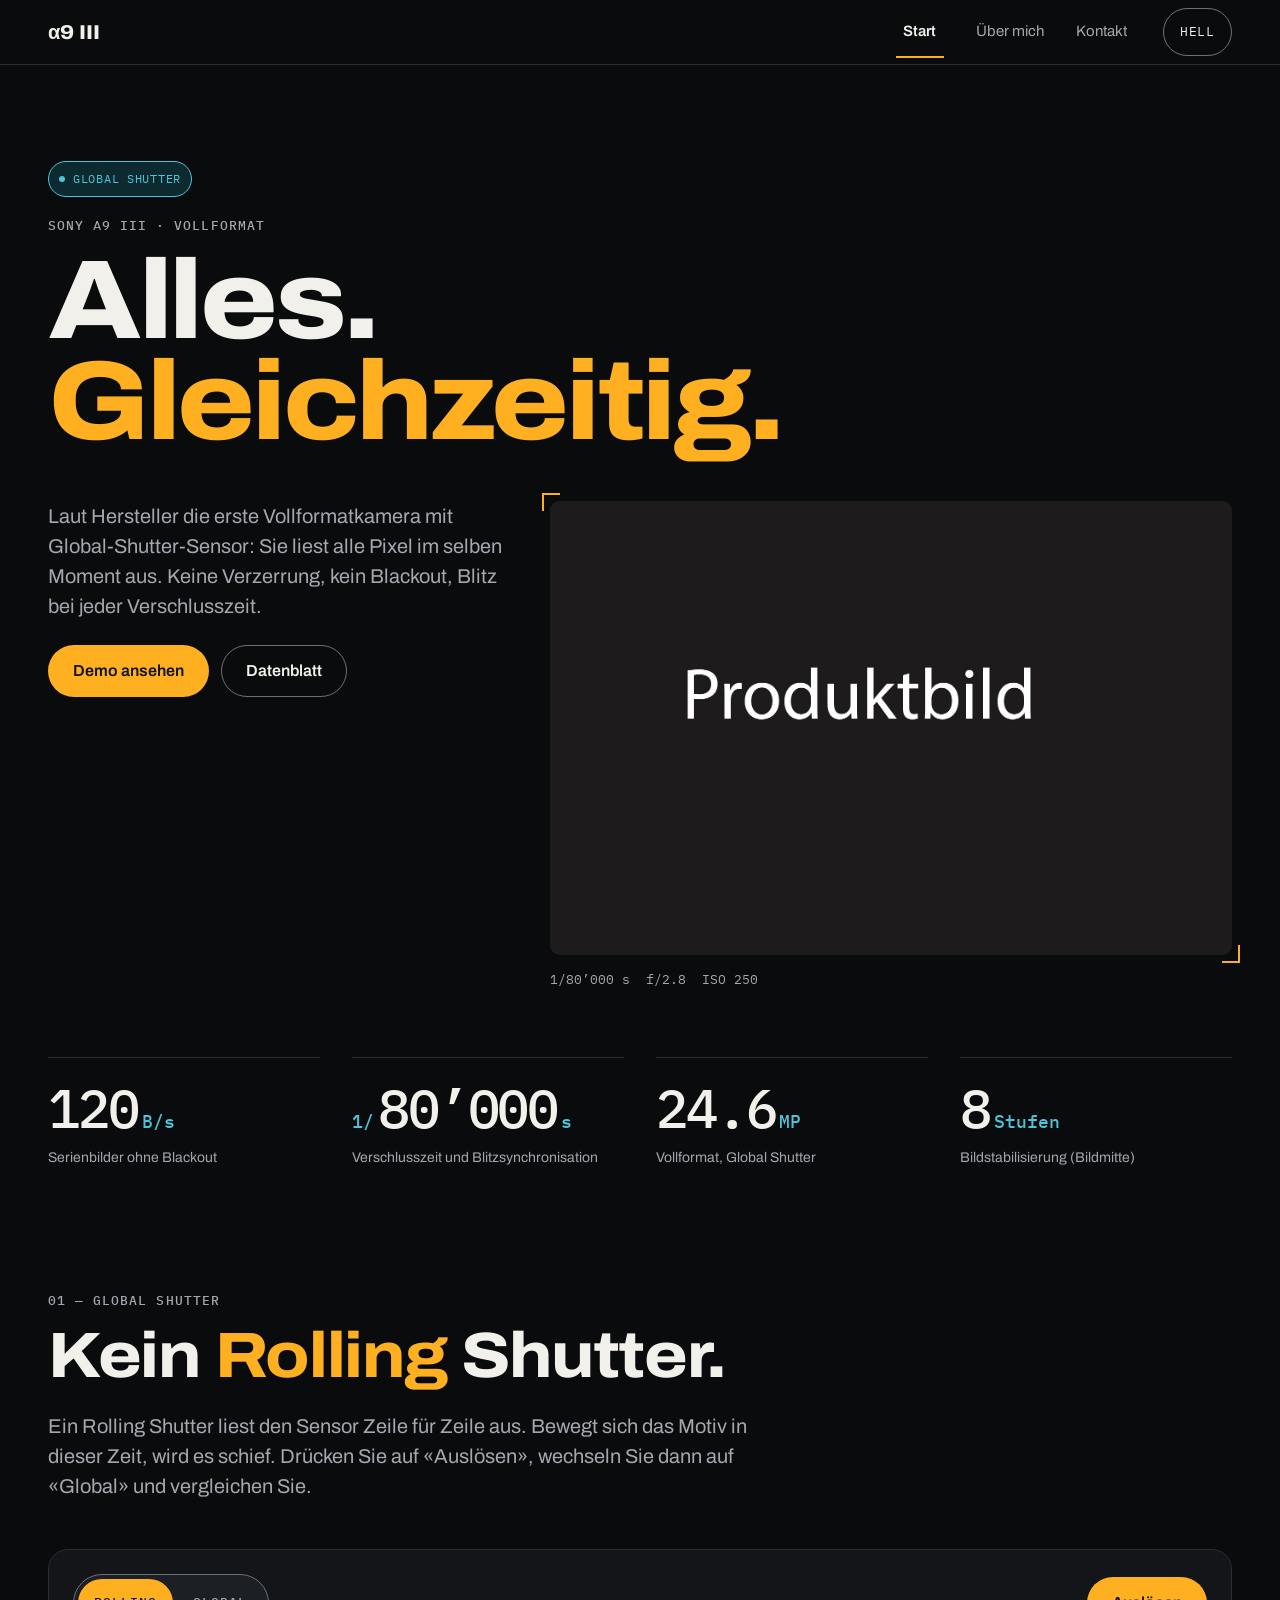
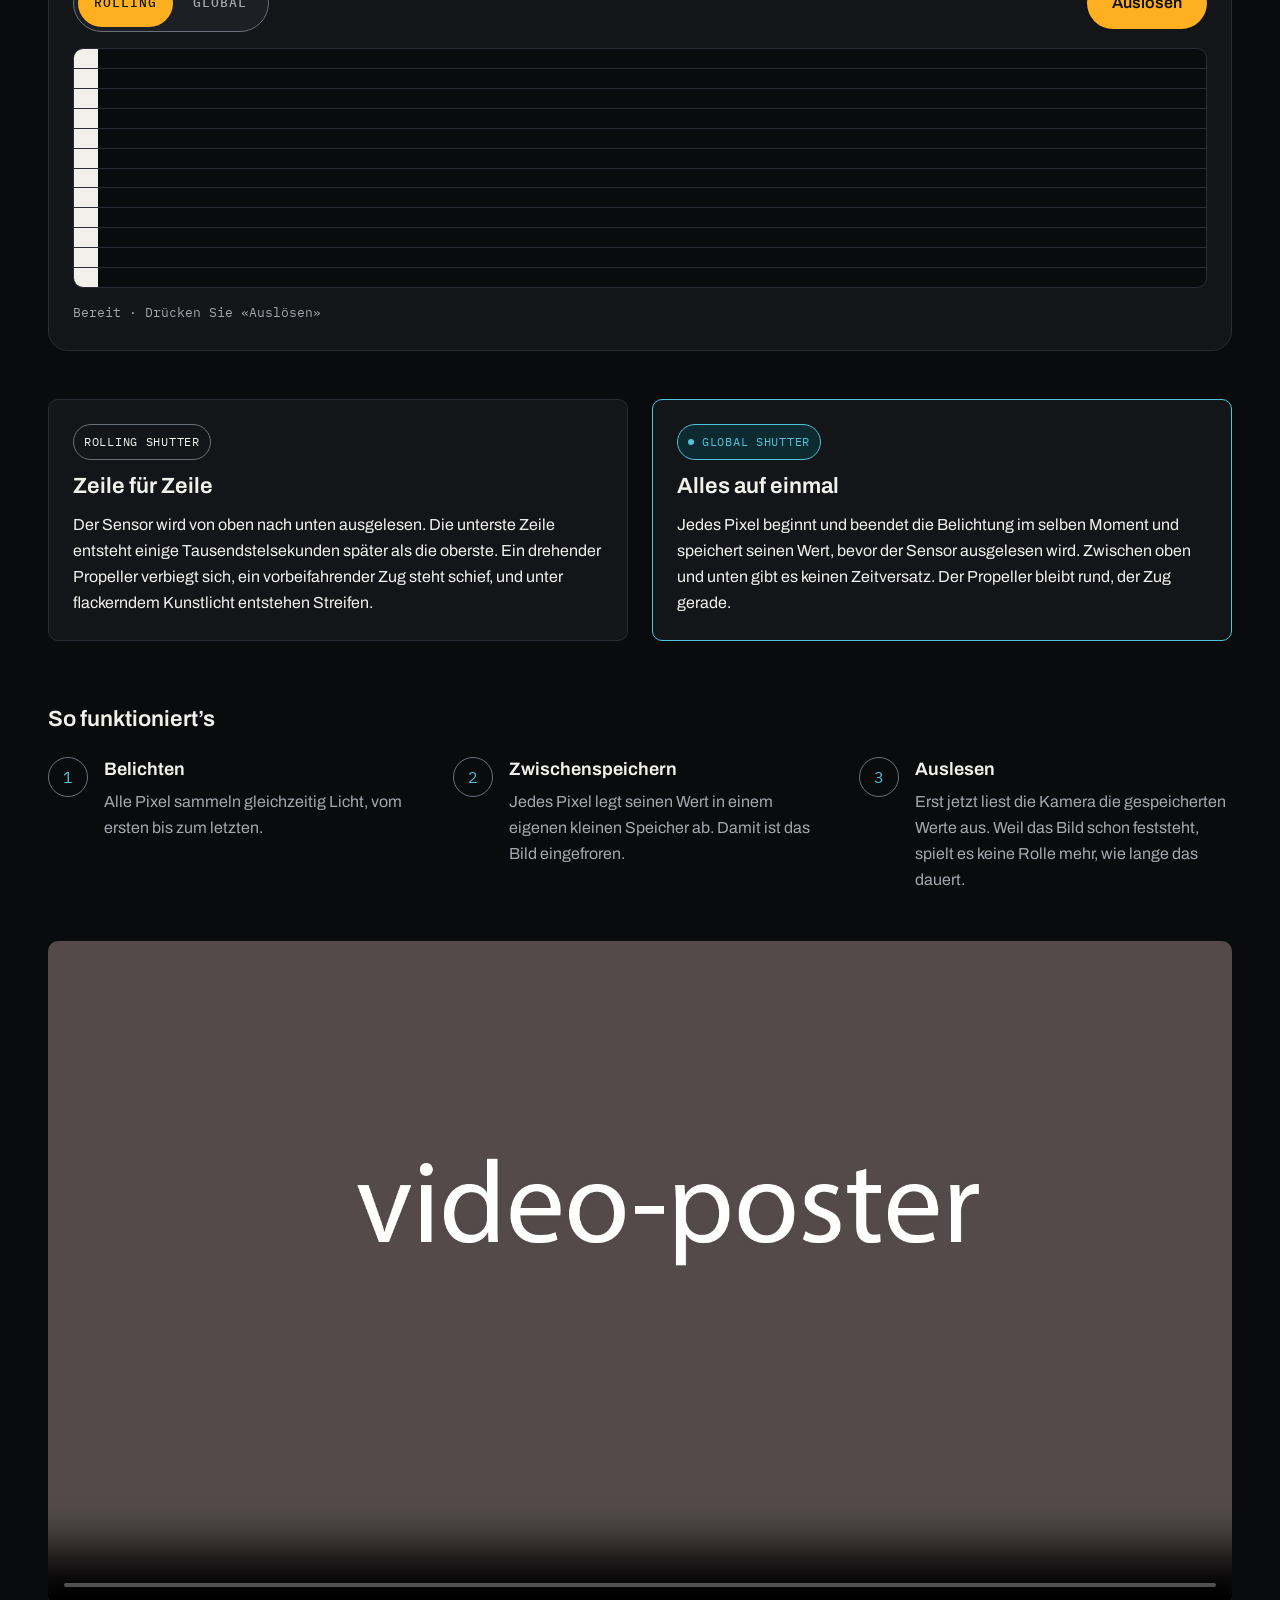
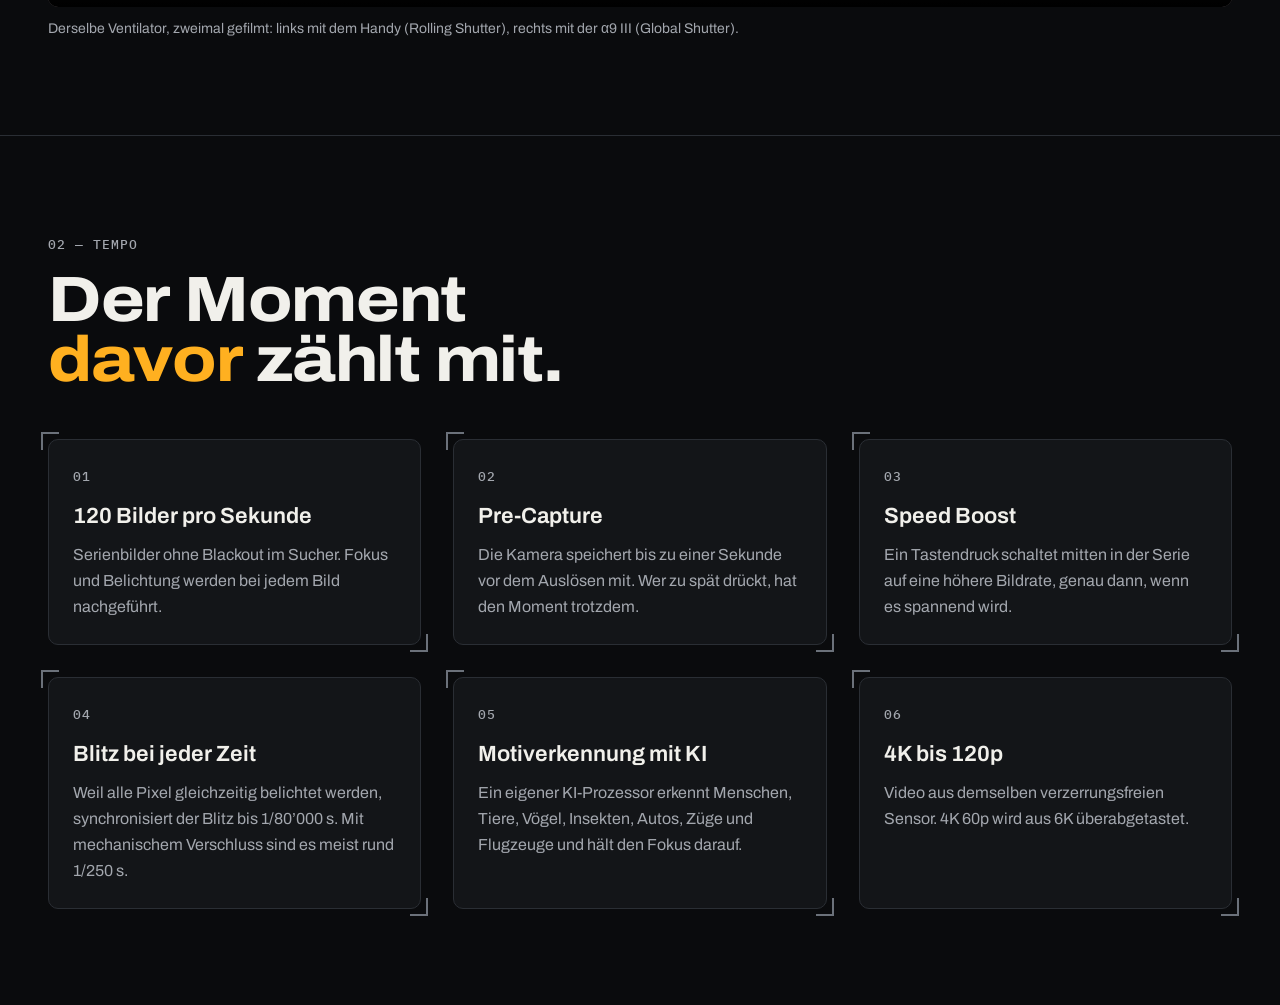
==== index.html @ 3541f0fa "Video" ====
<!DOCTYPE html>
<html lang="de-CH">
<head>
    <meta charset="UTF-8">
    <meta name="viewport" content="width=device-width, initial-scale=1">
    <title>Sony α9 III – Alles. Gleichzeitig.</title>
    <meta name="description"
          content="Die Sony α9 III liest alle Pixel im selben Moment aus. Was ein Global Shutter ist, warum er schnelle Motive gerade hält – mit Demo und Datenblatt.">
    <link rel="stylesheet" href="css/style.css">
    <script src="js/theme.js" defer></script>
    <script src="js/menu.js" defer></script>
    <script src="js/demo.js" defer></script>
</head>
<body>
    <a class="skip-link" href="#inhalt">Zum Inhalt springen</a>
    <header class="site-header">
        <div class="container header-inner">
            <a class="logo" href="index.html">α9 III</a>
            <button class="theme-toggle" id="theme-toggle" type="button" aria-pressed="false">Hell</button>
            <button class="menu-toggle" type="button" aria-expanded="false" aria-controls="hauptnav">
                <span class="menu-icon" aria-hidden="true"></span>
                <span class="visually-hidden">Menü</span>
            </button>
            <nav id="hauptnav" aria-label="Hauptnavigation">
                <ul class="nav-list list-reset">
                    <li>
                        <a class="nav-link is-active" href="index.html" aria-current="page">Start</a>
                    </li>
                    <li>
                        <a class="nav-link" href="ueber-mich.html">Über mich</a>
                    </li>
                    <li>
                        <a class="nav-link" href="kontakt.html">Kontakt</a>
                    </li>
                </ul>
            </nav>
        </div>
    </header>
    <main id="inhalt">
        <section class="hero">
            <div class="container">
                <header class="hero-head">
                    <span class="badge badge--sensor">Global Shutter</span>
                    <hgroup>
                        <p class="eyebrow">Sony α9 III · Vollformat</p>
                        <h1 class="hero-title">Alles.
                            <span class="hl">Gleichzeitig.</span>
                        </h1>
                    </hgroup>
                </header>
                <div class="hero-grid">
                    <div class="hero-text">
                        <p class="lead">Laut Hersteller die erste Vollformatkamera mit Global-Shutter-Sensor: Sie liest alle Pixel im selben Moment aus. Keine Verzerrung, kein Blackout, Blitz bei jeder Verschlusszeit.</p>
                        <div class="button-group">
                            <a class="btn btn-primary" href="#global-shutter">Demo ansehen</a>
                            <a class="btn btn-secondary" href="#datenblatt">Datenblatt</a>
                        </div>
                    </div>
                    <figure class="hero-figure">
                        <div class="media-frame af-frame is-locked">
                            <img src="img/a9iii-hero.jpg" alt="Sony α9 III von vorne, mit aufgesetztem Objektiv" width="1600" height="1067">
                        </div>
                        <figcaption class="exif">
                            <span>1/80’000 s</span>
                            <span>f/2.8</span>
                            <span>ISO 250</span>
                        </figcaption>
                    </figure>
                </div>
            </div>
        </section>
        <div class="container">
            <dl class="stats">
                <div class="stat">
                    <dt class="small">Serienbilder ohne Blackout</dt>
                    <dd class="stat-value">
                        120
                        <abbr class="unit" title="Bilder pro Sekunde">B/s</abbr>
                    </dd>
                </div>
                <div class="stat">
                    <dt class="small">Verschlusszeit und Blitzsynchronisation</dt>
                    <dd class="stat-value">
                        <span class="unit">1/</span>
                        80’000
                        <abbr class="unit" title="Sekunden">s</abbr>
                    </dd>
                </div>
                <div class="stat">
                    <dt class="small">Vollformat, Global Shutter</dt>
                    <dd class="stat-value">
                        24.6
                        <abbr class="unit" title="Megapixel">MP</abbr>
                    </dd>
                </div>
                <div class="stat">
                    <dt class="small">Bildstabilisierung (Bildmitte)</dt>
                    <dd class="stat-value">
                        8
                        <span class="unit">Stufen</span>
                    </dd>
                </div>
            </dl>
        </div>
        <section class="section section--flush" id="global-shutter">
            <div class="container">
                <header class="section-head">
                    <hgroup>
                        <p class="eyebrow">01 — Global Shutter</p>
                        <h2>
                            Kein
                            <span class="hl">Rolling</span>
                             Shutter.
                        </h2>
                    </hgroup>
                    <p class="lead">Ein Rolling Shutter liest den Sensor Zeile für Zeile aus. Bewegt sich das Motiv in dieser Zeit, wird es schief. Drücken Sie auf «Auslösen», wechseln Sie dann auf «Global» und vergleichen Sie.</p>
                </header>
                <div class="demo" data-mode="rolling">
                    <div class="demo-controls">
                        <div class="segmented" role="group" aria-label="Verschluss">
                            <button type="button" data-mode-button="rolling" aria-pressed="true">Rolling</button>
                            <button type="button" data-mode-button="global" aria-pressed="false">Global</button>
                        </div>
                        <button class="btn btn-primary" type="button" data-release="">Auslösen</button>
                    </div>
                    <figure>
                        <div class="sensor" role="img" aria-label="Simulation: Ein senkrechter Balken bewegt sich über zwölf Sensorzeilen.">
                            <div class="sensor-row">
                                <span class="sensor-bar"></span>
                            </div>
                            <div class="sensor-row">
                                <span class="sensor-bar"></span>
                            </div>
                            <div class="sensor-row">
                                <span class="sensor-bar"></span>
                            </div>
                            <div class="sensor-row">
                                <span class="sensor-bar"></span>
                            </div>
                            <div class="sensor-row">
                                <span class="sensor-bar"></span>
                            </div>
                            <div class="sensor-row">
                                <span class="sensor-bar"></span>
                            </div>
                            <div class="sensor-row">
                                <span class="sensor-bar"></span>
                            </div>
                            <div class="sensor-row">
                                <span class="sensor-bar"></span>
                            </div>
                            <div class="sensor-row">
                                <span class="sensor-bar"></span>
                            </div>
                            <div class="sensor-row">
                                <span class="sensor-bar"></span>
                            </div>
                            <div class="sensor-row">
                                <span class="sensor-bar"></span>
                            </div>
                            <div class="sensor-row">
                                <span class="sensor-bar"></span>
                            </div>
                        </div>
                        <figcaption class="exif" aria-live="polite">Bereit · Drücken Sie «Auslösen»</figcaption>
                    </figure>
                </div>
                <div class="compare">
                    <article class="card">
                        <span class="badge">Rolling Shutter</span>
                        <h3>Zeile für Zeile</h3>
                        <p>Der Sensor wird von oben nach unten ausgelesen. Die unterste Zeile entsteht einige Tausendstelsekunden später als die oberste. Ein drehender Propeller verbiegt sich, ein vorbeifahrender Zug steht schief, und unter flackerndem Kunstlicht entstehen Streifen.</p>
                    </article>
                    <article class="card card--sensor">
                        <span class="badge badge--sensor">Global Shutter</span>
                        <h3>Alles auf einmal</h3>
                        <p>Jedes Pixel beginnt und beendet die Belichtung im selben Moment und speichert seinen Wert, bevor der Sensor ausgelesen wird. Zwischen oben und unten gibt es keinen Zeitversatz. Der Propeller bleibt rund, der Zug gerade.</p>
                    </article>
                </div>
                <h3 class="subhead">So funktioniert’s</h3>
                <ol class="steps list-reset">
                    <li class="step">
                        <h4>Belichten</h4>
                        <p>Alle Pixel sammeln gleichzeitig Licht, vom ersten bis zum letzten.</p>
                    </li>
                    <li class="step">
                        <h4>Zwischenspeichern</h4>
                        <p>Jedes Pixel legt seinen Wert in einem eigenen kleinen Speicher ab. Damit ist das Bild eingefroren.</p>
                    </li>
                    <li class="step">
                        <h4>Auslesen</h4>
                        <p>Erst jetzt liest die Kamera die gespeicherten Werte aus. Weil das Bild schon feststeht, spielt es keine Rolle mehr, wie lange das dauert.</p>
                    </li>
                </ol>
                <figure class="video-figure">
                    <video controls preload="metadata" poster="img/video-poster.jpg" width="1920" height="1080">
                        <source src="video/ventilator.mp4" type="video/mp4">
                        <p>
                            Ihr Browser kann dieses Video nicht abspielen.
                            <a href="video/ventilator.mp4">Video herunterladen (MP4)</a>
                        </p>
                    </video>
                    <figcaption class="small">
                        Derselbe Ventilator, zweimal gefilmt: links mit dem Handy (Rolling Shutter), rechts mit der α9 III (Global Shutter).
                    </figcaption>
                </figure>
            </div>
        </section>
        <section class="section" id="tempo">
            <div class="container">
                <header class="section-head">
                    <hgroup>
                        <p class="eyebrow">02 — Tempo</p>
                        <h2>
                            Der Moment
                            <span class="hl">davor</span>
                             zählt mit.
                        </h2>
                    </hgroup>
                </header>
                <ul class="cards list-reset">
                    <li class="card af-frame">
                        <p class="eyebrow" aria-hidden="true">01</p>
                        <h3>120 Bilder pro Sekunde</h3>
                        <p>Serienbilder ohne Blackout im Sucher. Fokus und Belichtung werden bei jedem Bild nachgeführt.</p>
                    </li>
                    <li class="card af-frame">
                        <p class="eyebrow" aria-hidden="true">02</p>
                        <h3>Pre-Capture</h3>
                        <p>Die Kamera speichert bis zu einer Sekunde vor dem Auslösen mit. Wer zu spät drückt, hat den Moment trotzdem.</p>
                    </li>
                    <li class="card af-frame">
                        <p class="eyebrow" aria-hidden="true">03</p>
                        <h3>Speed Boost</h3>
                        <p>Ein Tastendruck schaltet mitten in der Serie auf eine höhere Bildrate, genau dann, wenn es spannend wird.</p>
                    </li>
                    <li class="card af-frame">
                        <p class="eyebrow" aria-hidden="true">04</p>
                        <h3>Blitz bei jeder Zeit</h3>
                        <p>Weil alle Pixel gleichzeitig belichtet werden, synchronisiert der Blitz bis 1/80’000 s. Mit mechanischem Verschluss sind es meist rund 1/250 s.</p>
                    </li>
                    <li class="card af-frame">
                        <p class="eyebrow" aria-hidden="true">05</p>
                        <h3>Motiverkennung mit KI</h3>
                        <p>Ein eigener KI-Prozessor erkennt Menschen, Tiere, Vögel, Insekten, Autos, Züge und Flugzeuge und hält den Fokus darauf.</p>
                    </li>
                    <li class="card af-frame">
                        <p class="eyebrow" aria-hidden="true">06</p>
                        <h3>4K bis 120p</h3>
                        <p>Video aus demselben verzerrungsfreien Sensor. 4K 60p wird aus 6K überabgetastet.</p>
                    </li>
                </ul>
            </div>
        </section>
    </main>
    <footer class="site-footer"> <!-- Footer --> </footer>
</body>
</html>
---- css/style.css ----
@import "reset.css";
@import "fonts.css";

/* Tokens */

/* Dunkel (Standard) */
:root {
    --ground: #0a0b0d;
    --surface: #131518;
    --surface-2: #1c1f23;
    --line: #2a2e34;
    --line-strong: #6b717a;
    --ink: #f1f0eb;
    --ink-muted: #a3a7ae;
    --flash: #ffb020;
    --flash-ink: #ffb020;
    --flash-soft: #2e2108;
    --on-flash: #121315;
    --sensor: #4fc3d9;
    --sensor-soft: #0c2a30;
    --focus-ring: 0 0 0 2px #0a0b0d, 0 0 0 4px #ffb020;
    color-scheme: dark;
}

/* Hell */
[data-theme="light"] {
    --ground: #f3f2ee;
    --surface: #ffffff;
    --surface-2: #e8e6e0;
    --line: #d6d3cb;
    --line-strong: #85827b;
    --ink: #121315;
    --ink-muted: #55595f;
    --flash: #f5a00f;
    --flash-ink: #9a4b00;
    --flash-soft: #fdecc8;
    --on-flash: #121315;
    --sensor: #0a6a7a;
    --sensor-soft: #d5eef2;
    --focus-ring: 0 0 0 2px #f3f2ee, 0 0 0 4px #9a4b00;
    color-scheme: light;
}

:root {
    --space-1: 4px;
    --space-2: 8px;
    --space-3: 12px;
    --space-4: 16px;
    --space-6: 24px;
    --space-8: 32px;
    --space-12: 48px;
    --space-16: 64px;
    --space-24: 96px;

    --radius-sm: 4px;
    --radius-md: 10px;
    --radius-lg: 20px;
    --radius-full: 9999px;

    --container: 1200px;
    --measure: 64ch;
    --nav-height: 64px;
    --target: 48px;
    --gutter: clamp(20px, 5vw, 48px);

    --font-sans: "Archivo", "Helvetica Neue", Arial, sans-serif;
    --font-mono: "IBM Plex Mono", Menlo, monospace;

    --fast: 160ms;
    --slow: 640ms;
    --ease: cubic-bezier(0.2, 0.7, 0.2, 1);
}

/* Grundlagen */
html {
    scroll-behavior: smooth;
    scroll-padding-top: var(--nav-height);
}

body {
    background: var(--ground);
    color: var(--ink);
    font-family: var(--font-sans);
    font-size: 16px;
    line-height: 26px;
    -webkit-font-smoothing: antialiased;
}

h1, h2, h3 {
    font-family: var(--font-sans);
    text-wrap: balance;
}

/* Stil "display" */
h2 {
    font-size: clamp(36px, 6vw, 64px);
    line-height: 0.95;
    font-weight: 760;
    letter-spacing: -0.02em;
    font-stretch: 112%;
}

/* Stil "heading" */
h3 {
    font-size: 22px;
    line-height: 28px;
    font-weight: 640;
}

a {
    color: var(--flash-ink);
    text-underline-offset: 3px;
}

:focus-visible {
    outline: 2px solid transparent;
    box-shadow: var(--focus-ring);
}

::selection {
    background: var(--flash-soft);
    color: var(--ink);
}

hgroup {
    display: grid;
    gap: var(--space-3);
}

/* Bausteine */
.container {
    width: 100%;
    max-width: calc(var(--container) + 2 * var(--gutter));
    margin-inline: auto;
    padding-inline: var(--gutter);
}

.section {
    padding-block: var(--space-16);
    border-top: 1px solid var(--line);
}

.eyebrow {
    font-family: var(--font-mono);
    font-size: 13px;
    font-weight: 500;
    text-transform: uppercase;
    letter-spacing: 0.08em;
    color: var(--ink-muted);
}

.lead {
    font-size: 20px;
    line-height: 30px;
    color: var(--ink-muted);
    max-width: var(--measure);
}

.small {
    font-size: 14px;
    line-height: 20px;
    color: var(--ink-muted);
}

.hl {
    color: var(--flash-ink);
}

.badge {
    display: inline-flex;
    align-items: center;
    gap: var(--space-2);
    padding: 4px 10px;
    border: 1px solid var(--line-strong);
    border-radius: var(--radius-full);
    font-family: var(--font-mono);
    font-size: 12px;
    text-transform: uppercase;
    letter-spacing: 0.06em;
}

.badge--sensor {
    color: var(--sensor);
    border-color: var(--sensor);
    background: var(--sensor-soft);
}

.badge--sensor::before {
    content: "";
    width: 6px;
    height: 6px;
    border-radius: 50%;
    background: currentColor;
}

.btn {
    display: inline-flex;
    align-items: center;
    justify-content: center;
    padding: 12px 24px;
    border: 1px solid transparent;
    border-radius: var(--radius-full);
    font-weight: 600;
    text-decoration: none;
    transition:
            background-color var(--fast) var(--ease),
            border-color var(--fast) var(--ease),
            filter var(--fast) var(--ease);
}

.btn-primary {
    background: var(--flash);
    color: var(--on-flash);
}

.btn-primary:hover {
    filter: brightness(1.08);
}

.btn-secondary {
    background: transparent;
    color: var(--ink);
    border-color: var(--line-strong);
}

.btn-secondary:hover {
    border-color: var(--ink);
}

.button-group {
    display: flex;
    flex-direction: column;
    gap: var(--space-3);
}

.list-reset {
    list-style: none;
    padding: 0;
}

.visually-hidden {
    position: absolute;
    width: 1px;
    height: 1px;
    overflow: hidden;
    clip-path: inset(50%);
    white-space: nowrap;
}

.skip-link {
    position: absolute;
    left: var(--space-4);
    top: -100px;
    z-index: 100;
    padding: var(--space-3) var(--space-4);
    background: var(--flash);
    color: var(--on-flash);
    border-radius: var(--radius-md);
}

.skip-link:focus {
    top: var(--space-2);
}

.media-frame {
    background: var(--surface);
    border-radius: var(--radius-md);
}

.media-frame img {
    width: 100%;
    aspect-ratio: 3/2;
    object-fit: cover;
    border-radius: var(--radius-md);
}

.af-frame {
    position: relative;
}

.af-frame::before, .af-frame::after {
    content: "";
    position: absolute;
    width: 18px;
    height: 18px;
    border-style: solid;
    border-color: var(--line-strong);
    border-width: 0;
    pointer-events: none;
    transition: border-color var(--fast) var(--ease);
}

.af-frame::before {
    top: -8px;
    left: -8px;
    border-width: 2px 0 0 2px;
}

.af-frame::after {
    bottom: -8px;
    right: -8px;
    border-width: 0 2px 2px 0;
}

.af-frame.is-locked::before, .af-frame.is-locked::after, .af-frame:hover::before, .af-frame:hover::after {
    border-color: var(--flash);
}

.section--flush {
    border-top: 0;
}

.section-head {
    display: grid;
    gap: var(--space-6);
    max-width: 820px;
    margin-bottom: var(--space-12);
}

.segmented {
    display: inline-flex;
    gap: var(--space-1);
    padding: var(--space-1);
    background: var(--surface-2);
    border: 1px solid var(--line-strong);
    border-radius: var(--radius-full);
}

.segmented button {
    height: var(--target);
    padding: 0 var(--space-4);
    border: 0;
    border-radius: var(--radius-full);
    background: transparent;
    color: var(--ink-muted);
    font-family: var(--font-mono);
    font-size: 13px;
    font-weight: 500;
    letter-spacing: 0.08em;
    text-transform: uppercase;
    transition: background-color var(--fast) var(--ease), color var(--fast) var(--ease);
}

.segmented button:hover {
    color: var(--ink);
}

.segmented button[aria-pressed="true"] {
    background: var(--flash);
    color: var(--on-flash);
}

.card {
    display: grid;
    justify-items: start;
    align-content: start;
    gap: var(--space-3);
    padding: var(--space-6);
    background: var(--surface);
    border: 1px solid var(--line);
    border-radius: var(--radius-md);
    transition: background-color var(--fast) var(--ease), border-color var(--fast) var(--ease);
}

.card--sensor {
    border-color: var(--sensor);
}

/* Header */
.site-header {
    position: sticky;
    top: 0;
    z-index: 10;
    background: var(--ground);
    border-bottom: 1px solid var(--line);
}

.header-inner {
    display: flex;
    flex-wrap: wrap;
    align-items: center;
    gap: var(--space-3);
    min-height: var(--nav-height);
}

.logo {
    display: flex;
    align-items: center;
    min-height: var(--target);
    margin-right: auto;
    color: var(--ink);
    text-decoration: none;
    font-size: 20px;
    font-weight: 800;
    font-stretch: 112%;
}

.theme-toggle {
    height: var(--target);
    padding: 0 var(--space-4);
    border: 1px solid var(--line-strong);
    border-radius: var(--radius-full);
    background: transparent;
    color: var(--ink);
    font-family: var(--font-mono);
    font-size: 13px;
    text-transform: uppercase;
    letter-spacing: 0.06em;
}

.theme-toggle[aria-pressed="true"] {
    background: var(--flash-soft);
    color: var(--flash-ink);
    border-color: var(--flash-ink);
}

.menu-toggle {
    display: grid;
    place-items: center;
    width: var(--target);
    height: var(--target);
    border: 1px solid var(--line-strong);
    border-radius: var(--radius-md);
    background: transparent;
    color: var(--ink);
}

.menu-icon {
    display: block;
    width: 18px;
    height: 8px;
    border-top: 1.5px solid currentColor;
    border-bottom: 1.5px solid currentColor;
}

.site-header nav {
    flex-basis: 100%;
    display: none;
}

.site-header.is-open nav {
    display: block;
}

.nav-list {
    display: flex;
    flex-direction: column;
    padding-block: var(--space-2);
}

.nav-link {
    display: block;
    padding: var(--space-3) 0;
    border-bottom: 1px solid var(--line);
    color: var(--ink);
    text-decoration: none;
    font-size: 18px;
}

.nav-link:hover {
    color: var(--flash-ink);
}

.nav-link.is-active {
    color: var(--flash-ink);
    font-weight: 600;
}

/* Hero */

.hero {
    padding-block: var(--space-16) var(--space-12);
}

.hero-head {
    display: grid;
    justify-items: start;
    gap: var(--space-4);
    margin-bottom: var(--space-12);
}

.hero-grid {
    display: grid;
    gap: var(--space-12);
    align-items: start;
}

.hero-text {
    display: flex;
    flex-direction: column;
    align-items: flex-start;
    gap: var(--space-6);
}

.hero-text .button-group {
    align-self: stretch;
}

.hero-title {
    font-size: clamp(40px, 9.5vw, 112px);
    line-height: 0.9;
    font-weight: 800;
    letter-spacing: -0.03em;
    font-stretch: 112%;
}

.hero-title .hl {
    display: block;
}

.exif {
    display: flex;
    flex-wrap: wrap;
    gap: var(--space-4);
    margin-top: var(--space-3);
    font-family: var(--font-mono);
    font-size: 13px;
    color: var(--ink-muted);
}

/* Kennzahlen */
.stats {
    display: grid;
    column-gap: var(--space-8);
}

.stat {
    display: flex;
    flex-direction: column-reverse;
    gap: var(--space-3);
    padding-block: var(--space-6);
    border-top: 1px solid var(--line);
}

.stat-value {
    display: flex;
    align-items: baseline;
    gap: var(--space-1);
    white-space: nowrap;
    font-family: var(--font-mono);
    font-size: clamp(40px, 4.2vw, 56px);
    font-weight: 500;
    line-height: 1;
    letter-spacing: -0.04em;
    font-variant-numeric: tabular-nums;
}

.unit {
    font-size: 18px;
    letter-spacing: 0;
    color: var(--sensor);
    text-decoration: none;
}

/* Abschnitte */

/* 01 Global Shutter */
.demo {
    display: grid;
    gap: var(--space-4);
    padding: var(--space-6);
    margin-bottom: var(--space-12);
    background: var(--surface);
    border: 1px solid var(--line);
    border-radius: var(--radius-lg);
}

.demo-controls {
    display: flex;
    flex-wrap: wrap;
    align-items: center;
    justify-content: space-between;
    gap: var(--space-3);
}

.sensor {
    display: grid;
    grid-template-rows: repeat(12, 1fr);
    height: 240px;
    background: var(--ground);
    border: 1px solid var(--line);
    border-radius: var(--radius-md);
    overflow: hidden;
}

.sensor-row {
    position: relative;
    border-top: 1px solid var(--line);
}

.sensor-row:first-child {
    border-top: 0;
}

.sensor-bar {
    position: absolute;
    top: 0;
    bottom: 0;
    left: 0;
    width: 24px;
    background: var(--ink);
    animation: sweep 1.6s linear infinite alternate;
}

@keyframes sweep {
    from {
        left: 0;
    }

    to {
        left: calc(100% - 24px);
    }
}

.compare {
    display: grid;
    gap: var(--space-6);
}

.subhead {
    margin-top: var(--space-16);
    margin-bottom: var(--space-6);
}

.steps {
    display: grid;
    gap: var(--space-8);
    counter-reset: step;
}

.step {
    display: grid;
    grid-template-columns: 40px 1fr;
    align-content: start;
    column-gap: var(--space-4);
    row-gap: var(--space-2);
    counter-increment: step;
}

.step::before {
    content: counter(step);
    grid-row: span 2;
    display: grid;
    place-items: center;
    width: 40px;
    height: 40px;
    border: 1px solid var(--line-strong);
    border-radius: 50%;
    font-family: var(--font-mono);
    color: var(--sensor);
}

.step h4 {
    font-size: 18px;
    line-height: 24px;
    font-weight: 640;
}

.step p {
    color: var(--ink-muted);
}

.video-figure {
    display: grid;
    gap: var(--space-3);
    margin-top: var(--space-12);
}

.video-figure video {
    width: 100%;
    background: var(--surface);
    border-radius: var(--radius-md);
}

/* 02 Tempo */
.cards {
    display: grid;
    grid-template-columns: repeat(auto-fit, minmax(280px, 1fr));
    gap: var(--space-8);
}

.cards p {
    color: var(--ink-muted);
}

.cards .card:hover {
    background: var(--surface-2);
    border-color: var(--line-strong);
}

/* Footer */

/* Seiten (über mich, kontakt) */

/* Media Queries */
@media (min-width: 480px) {
    .stats {
        grid-template-columns: repeat(2, 1fr);
    }
}

@media (min-width: 760px) {
    .section {
        padding-block: var(--space-24);
    }

    .button-group {
        flex-direction: row;
    }

    .menu-toggle {
        display: none;
    }

    .site-header nav {
        display: block;
        flex-basis: auto;
    }

    .nav-list {
        flex-direction: row;
        gap: var(--space-8);
        padding-block: 0;
    }

    .nav-link {
        padding: var(--space-3) 0;
        min-width: var(--target);
        text-align: center;
        border-bottom: 2px solid transparent;
        font-size: 15px;
        color: var(--ink-muted);
    }

    .nav-link:hover {
        color: var(--ink);
    }

    .nav-link.is-active {
        color: var(--ink);
        border-bottom-color: var(--flash);
    }

    .theme-toggle {
        order: 2;
        margin-left: var(--space-6);
    }

    .hero-text .button-group {
        align-self: flex-start;
    }

    .compare {
        grid-template-columns: 1fr 1fr;
    }
}

@media (min-width: 900px) {
    .hero-grid {
        grid-template-columns: 1fr 1.5fr;
    }

    .hero {
        padding-block: var(--space-24) var(--space-16);
    }

    .steps {
        grid-template-columns: repeat(3, 1fr);
    }
}

@media (min-width: 1100px) {
    .stats {
        grid-template-columns: repeat(4, 1fr);
    }
}

@media (prefers-reduced-motion: reduce) {
    html {
        scroll-behavior: auto;
    }

    /* Die Einstellung der Nutzer:innen soll alle Übergänge im Design überstimmen. */
    *, *::before, *::after {
        transition-duration: 0.01ms !important;
    }

    .sensor-bar {
        animation-play-state: paused;
    }
}
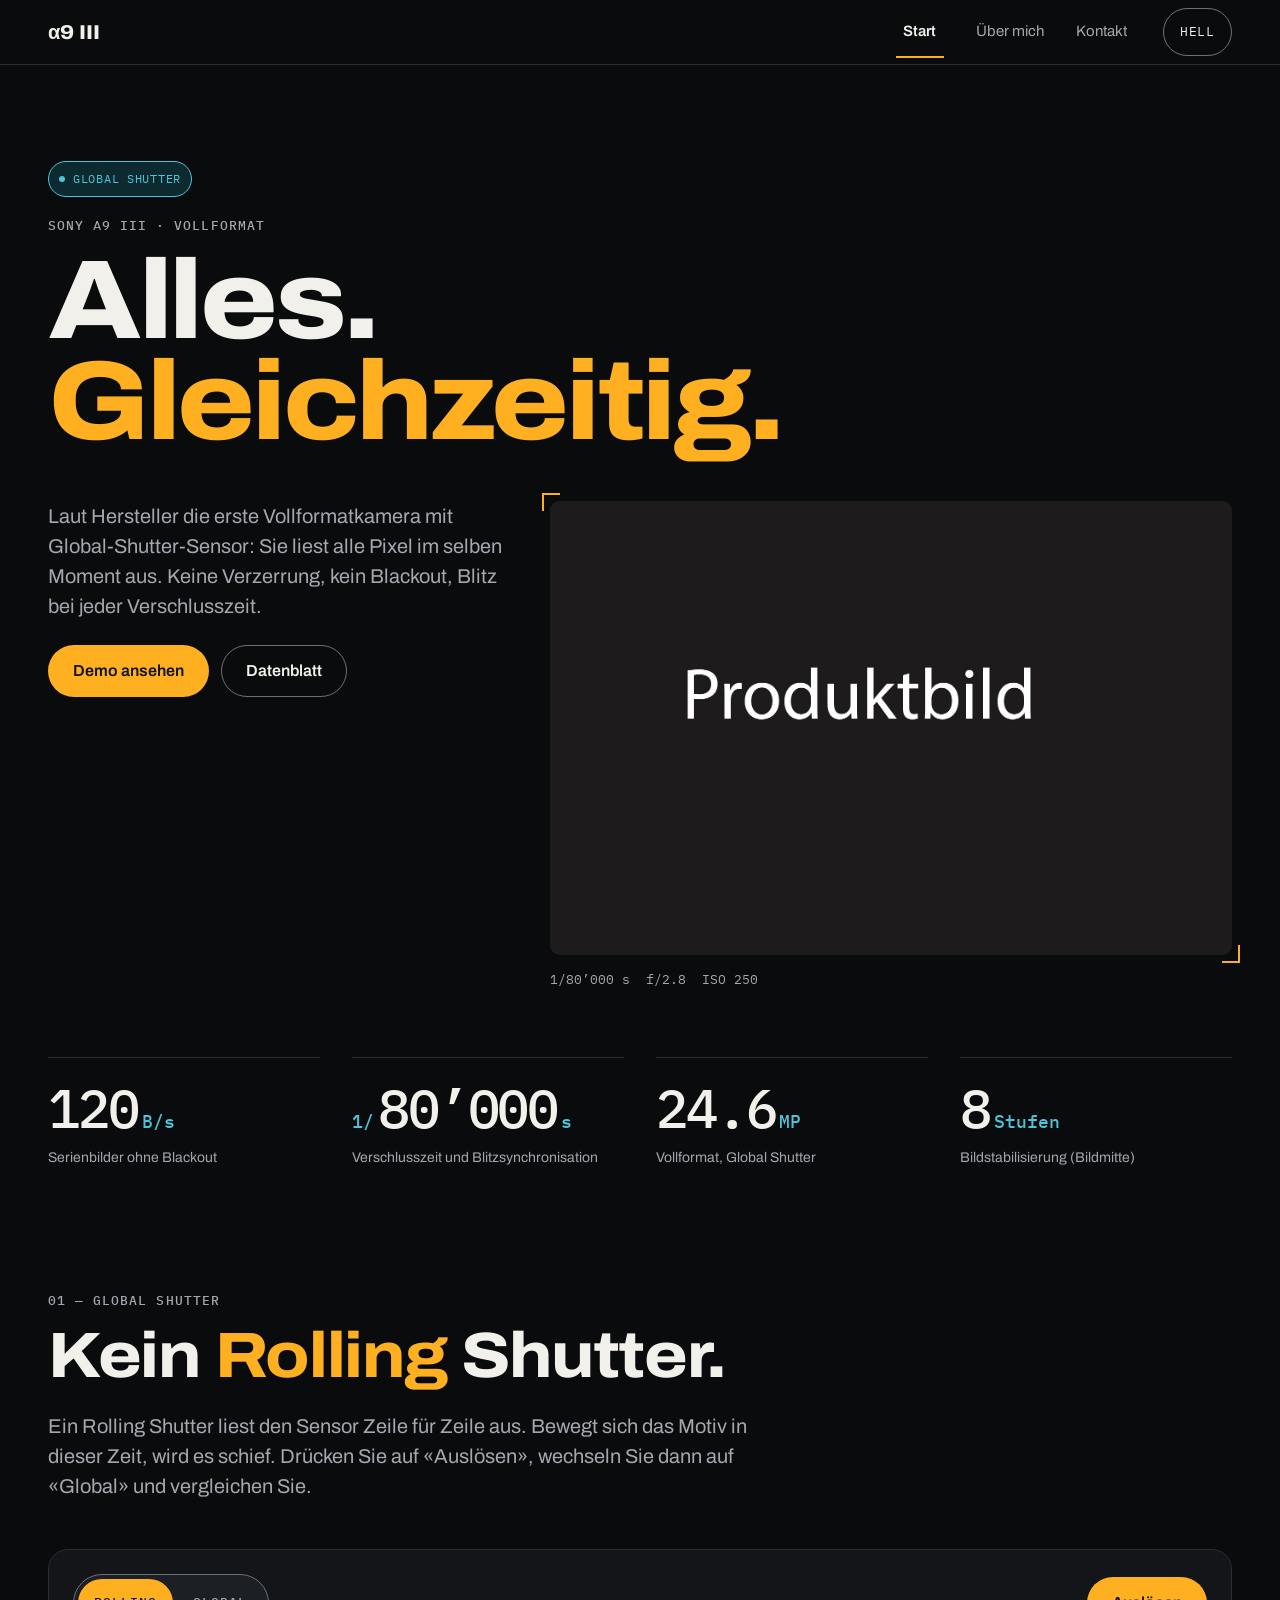
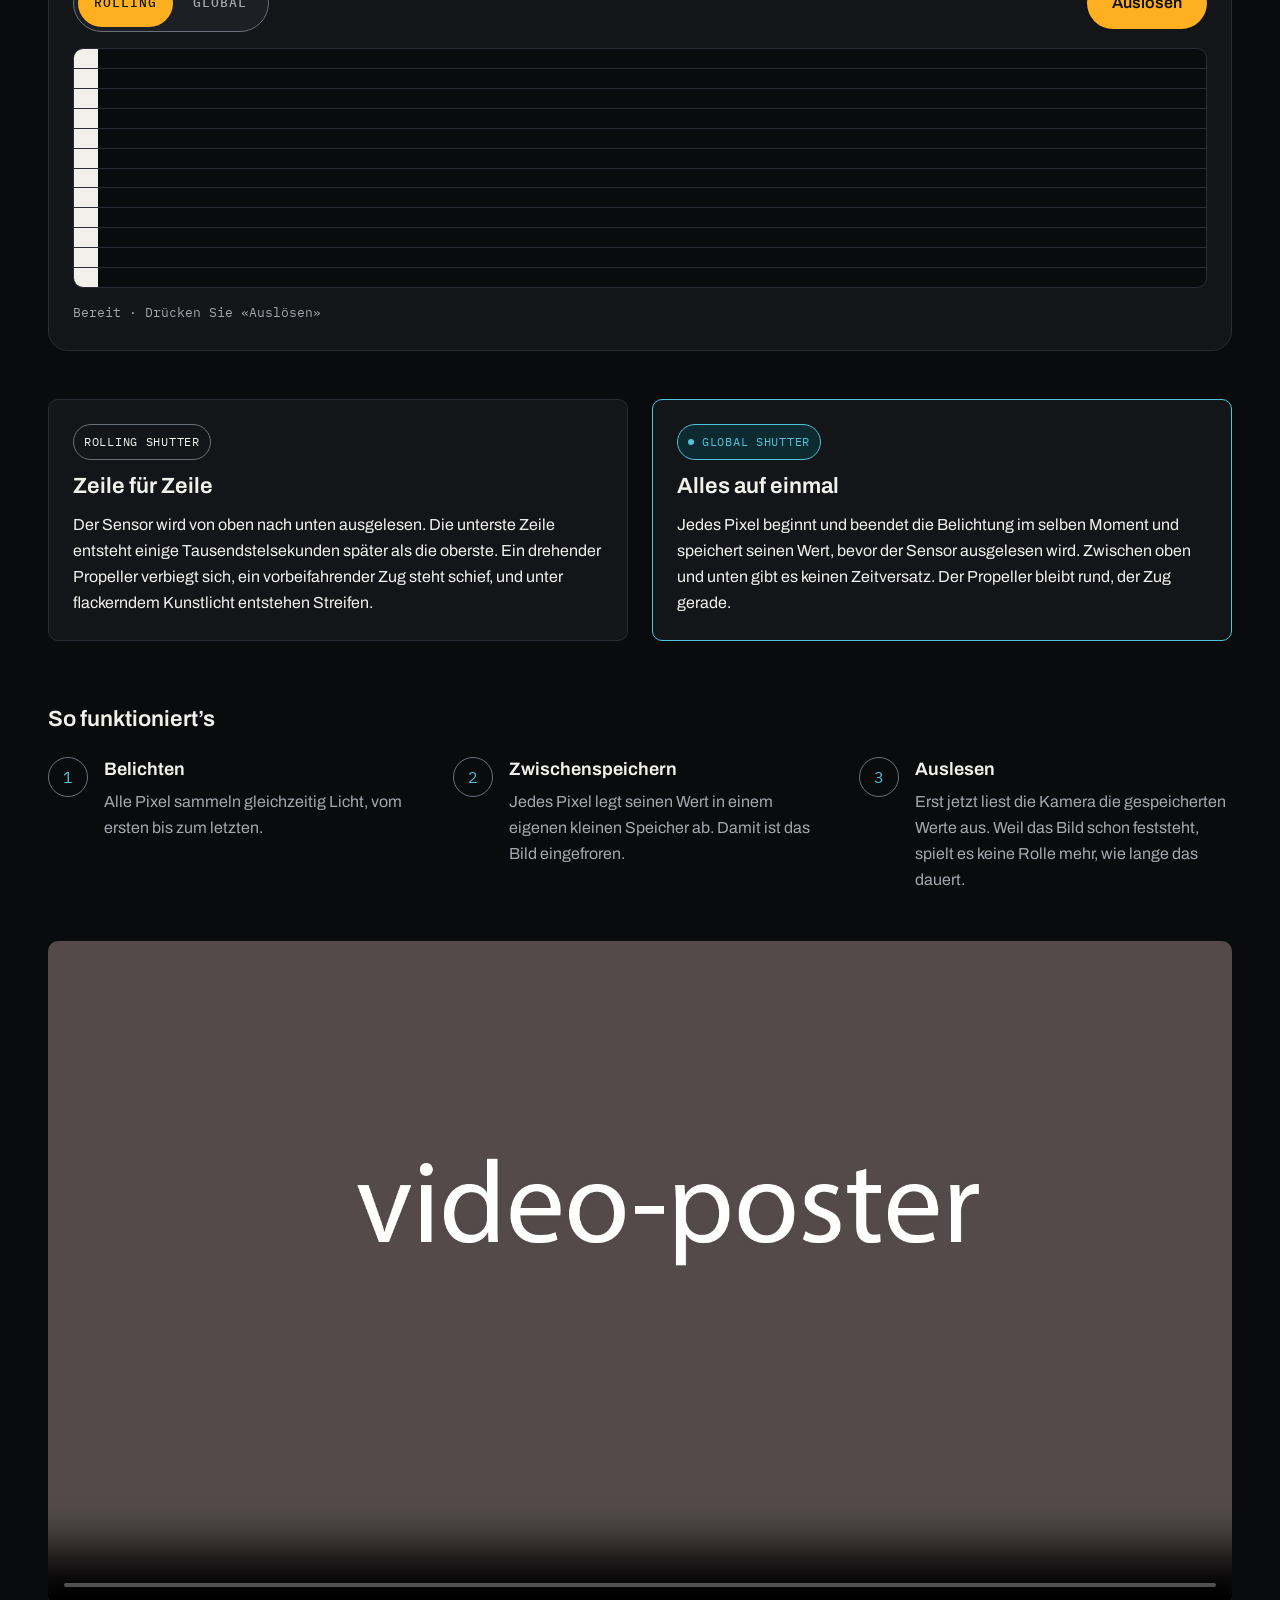
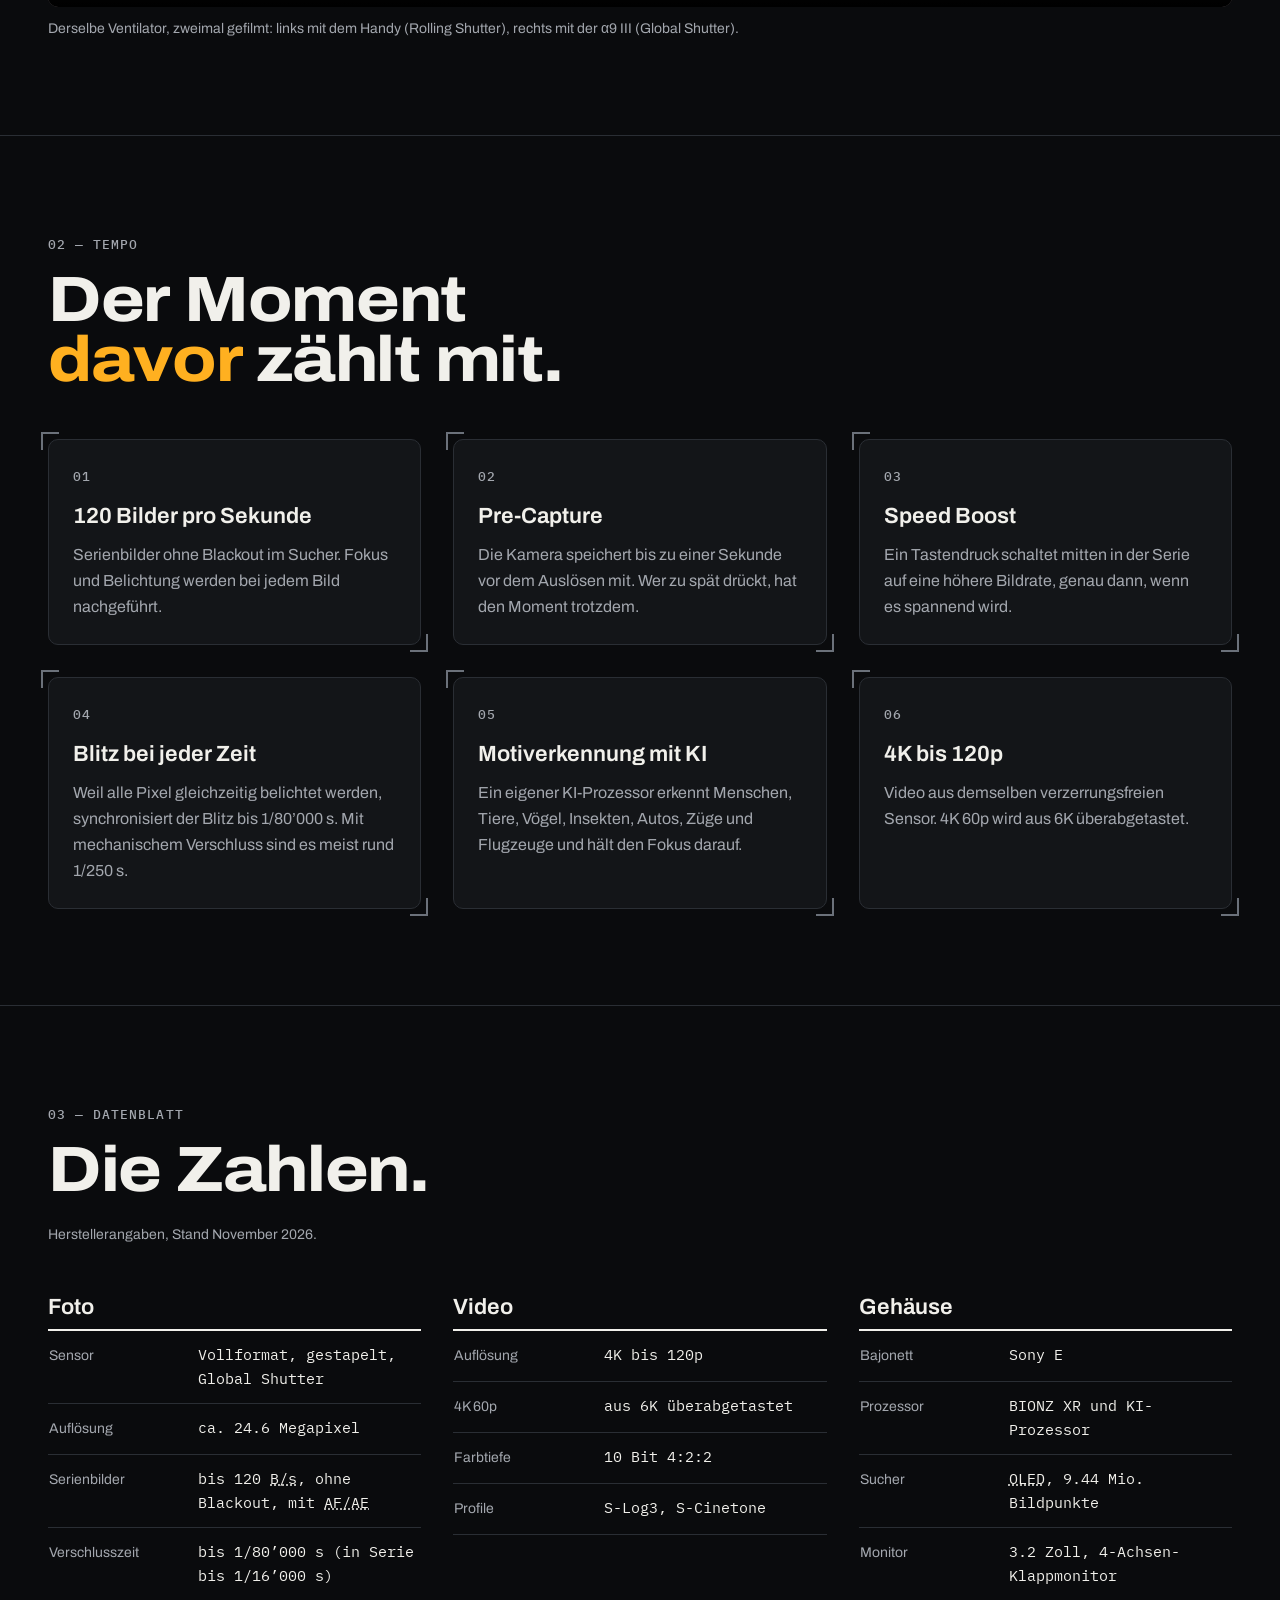
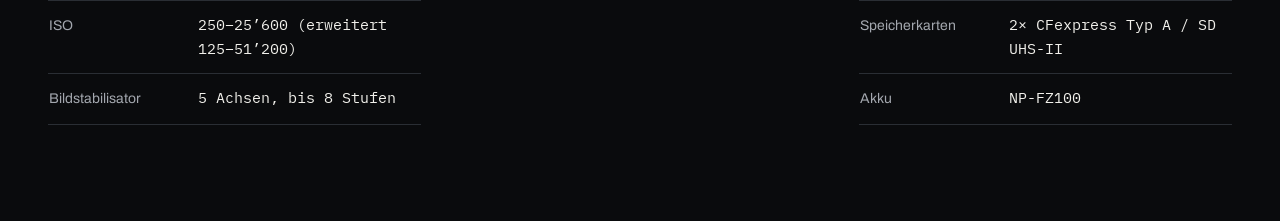
==== commit 42bfb0f9: "Datenblatt" ====
--- a/index.html
+++ b/index.html
@@ -252,6 +252,153 @@
                 </ul>
             </div>
         </section>
+        <section class="section" id="datenblatt">
+            <div class="container">
+                <header class="section-head">
+                    <hgroup>
+                        <p class="eyebrow">03 — Datenblatt</p>
+                        <h2>Die Zahlen.</h2>
+                    </hgroup>
+                    <p class="small">
+                        Herstellerangaben, Stand
+                        <time datetime="2026-11">November 2026</time>.
+                    </p>
+                </header>
+                <div class="specs">
+                    <table class="spec-table">
+                        <caption>Foto</caption>
+                        <tbody>
+                        <tr>
+                            <th scope="row">
+                                Sensor
+                            </th>
+                            <td>Vollformat, gestapelt, Global Shutter</td>
+                        </tr>
+                        <tr>
+                            <th scope="row">
+                                Auflösung
+                            </th>
+                            <td>ca. 24.6 Megapixel</td>
+                        </tr>
+                        <tr>
+                            <th scope="row">
+                                Serienbilder
+                            </th>
+                            <td>
+                                bis 120 <abbr title="Bilder pro Sekunde">B/s</abbr>, ohne Blackout, mit <abbr title="Autofokus und automatische Belichtung">AF/AE</abbr>
+                            </td>
+                        </tr>
+                        <tr>
+                            <th scope="row">
+                                Verschlusszeit
+                            </th>
+                            <td>
+                                bis 1/80’000&nbsp;s (in Serie bis 1/16’000&nbsp;s)
+                            </td>
+                        </tr>
+                        <tr>
+                            <th scope="row">
+                                ISO
+                            </th>
+                            <td>
+                                250–25’600 (erweitert 125–51’200)
+                            </td>
+                        </tr>
+                        <tr>
+                            <th scope="row">
+                                Bildstabilisator
+                            </th>
+                            <td>
+                                5 Achsen, bis 8 Stufen
+                            </td>
+                        </tr>
+                        </tbody>
+                    </table>
+                    <table class="spec-table">
+                        <caption>Video</caption>
+                        <tbody>
+                        <tr>
+                            <th scope="row">
+                                Auflösung
+                            </th>
+                            <td>4K bis 120p</td>
+                        </tr>
+                        <tr>
+                            <th scope="row">
+                                4K 60p
+                            </th>
+                            <td>aus 6K überabgetastet</td>
+                        </tr>
+                        <tr>
+                            <th scope="row">
+                                Farbtiefe
+                            </th>
+                            <td>
+                                10 Bit 4:2:2
+                            </td>
+                        </tr>
+                        <tr>
+                            <th scope="row">
+                                Profile
+                            </th>
+                            <td>
+                                S-Log3, S-Cinetone
+                            </td>
+                        </tr>
+                        </tbody>
+                    </table>
+                    <table class="spec-table">
+                        <caption>Gehäuse</caption>
+                        <tbody>
+                        <tr>
+                            <th scope="row">
+                                Bajonett
+                            </th>
+                            <td>Sony E</td>
+                        </tr>
+                        <tr>
+                            <th scope="row">
+                                Prozessor
+                            </th>
+                            <td>BIONZ XR und KI-Prozessor</td>
+                        </tr>
+                        <tr>
+                            <th scope="row">
+                                Sucher
+                            </th>
+                            <td>
+                                <abbr title="organische Leuchtdioden">OLED</abbr>, 9.44 Mio. Bildpunkte
+                            </td>
+                        </tr>
+                        <tr>
+                            <th scope="row">
+                                Monitor
+                            </th>
+                            <td>
+                                3.2 Zoll, 4-Achsen-Klappmonitor
+                            </td>
+                        </tr>
+                        <tr>
+                            <th scope="row">
+                                Speicherkarten
+                            </th>
+                            <td>
+                                2× CFexpress Typ A / SD UHS-II
+                            </td>
+                        </tr>
+                        <tr>
+                            <th scope="row">
+                                Akku
+                            </th>
+                            <td>
+                                NP-FZ100
+                            </td>
+                        </tr>
+                        </tbody>
+                    </table>
+                </div>
+            </div>
+        </section>
     </main>
     <footer class="site-footer"> <!-- Footer --> </footer>
 </body>
--- a/css/style.css
+++ b/css/style.css
@@ -688,6 +688,49 @@
     border-color: var(--line-strong);
 }
 
+/* 03 Datenblatt */
+.specs {
+    display: grid;
+    align-items: start;
+    gap: var(--space-12);
+}
+
+.spec-table {
+    width: 100%;
+    border-collapse: collapse;
+}
+
+.spec-table caption {
+    padding-bottom: var(--space-2);
+    border-bottom: 2px solid var(--ink);
+    text-align: left;
+    font-size: 22px;
+    line-height: 28px;
+    font-weight: 640;
+}
+
+.spec-table th, .spec-table td {
+    display: block;
+    text-align: left;
+    vertical-align: top;
+}
+
+.spec-table th {
+    padding-top: var(--space-3);
+    font-size: 14px;
+    font-weight: 400;
+    color: var(--ink-muted);
+}
+
+.spec-table td {
+    padding-bottom: var(--space-3);
+    border-bottom: 1px solid var(--line);
+    font-family: var(--font-mono);
+    font-size: 15px;
+    line-height: 24px;
+}
+
+
 /* Footer */
 
 /* Seiten (über mich, kontakt) */
@@ -696,6 +739,19 @@
 @media (min-width: 480px) {
     .stats {
         grid-template-columns: repeat(2, 1fr);
+    }
+}
+
+@media (min-width: 600px) {
+    .spec-table th, .spec-table td {
+        display: table-cell;
+        padding-block: var(--space-3);
+        border-bottom: 1px solid var(--line);
+    }
+
+    .spec-table th {
+        width: 40%;
+        padding-right: var(--space-4);
     }
 }
 
@@ -773,6 +829,11 @@
     .stats {
         grid-template-columns: repeat(4, 1fr);
     }
+
+    .specs {
+        grid-template-columns: repeat(3, 1fr);
+        gap: var(--space-8);
+    }
 }
 
 @media (prefers-reduced-motion: reduce) {
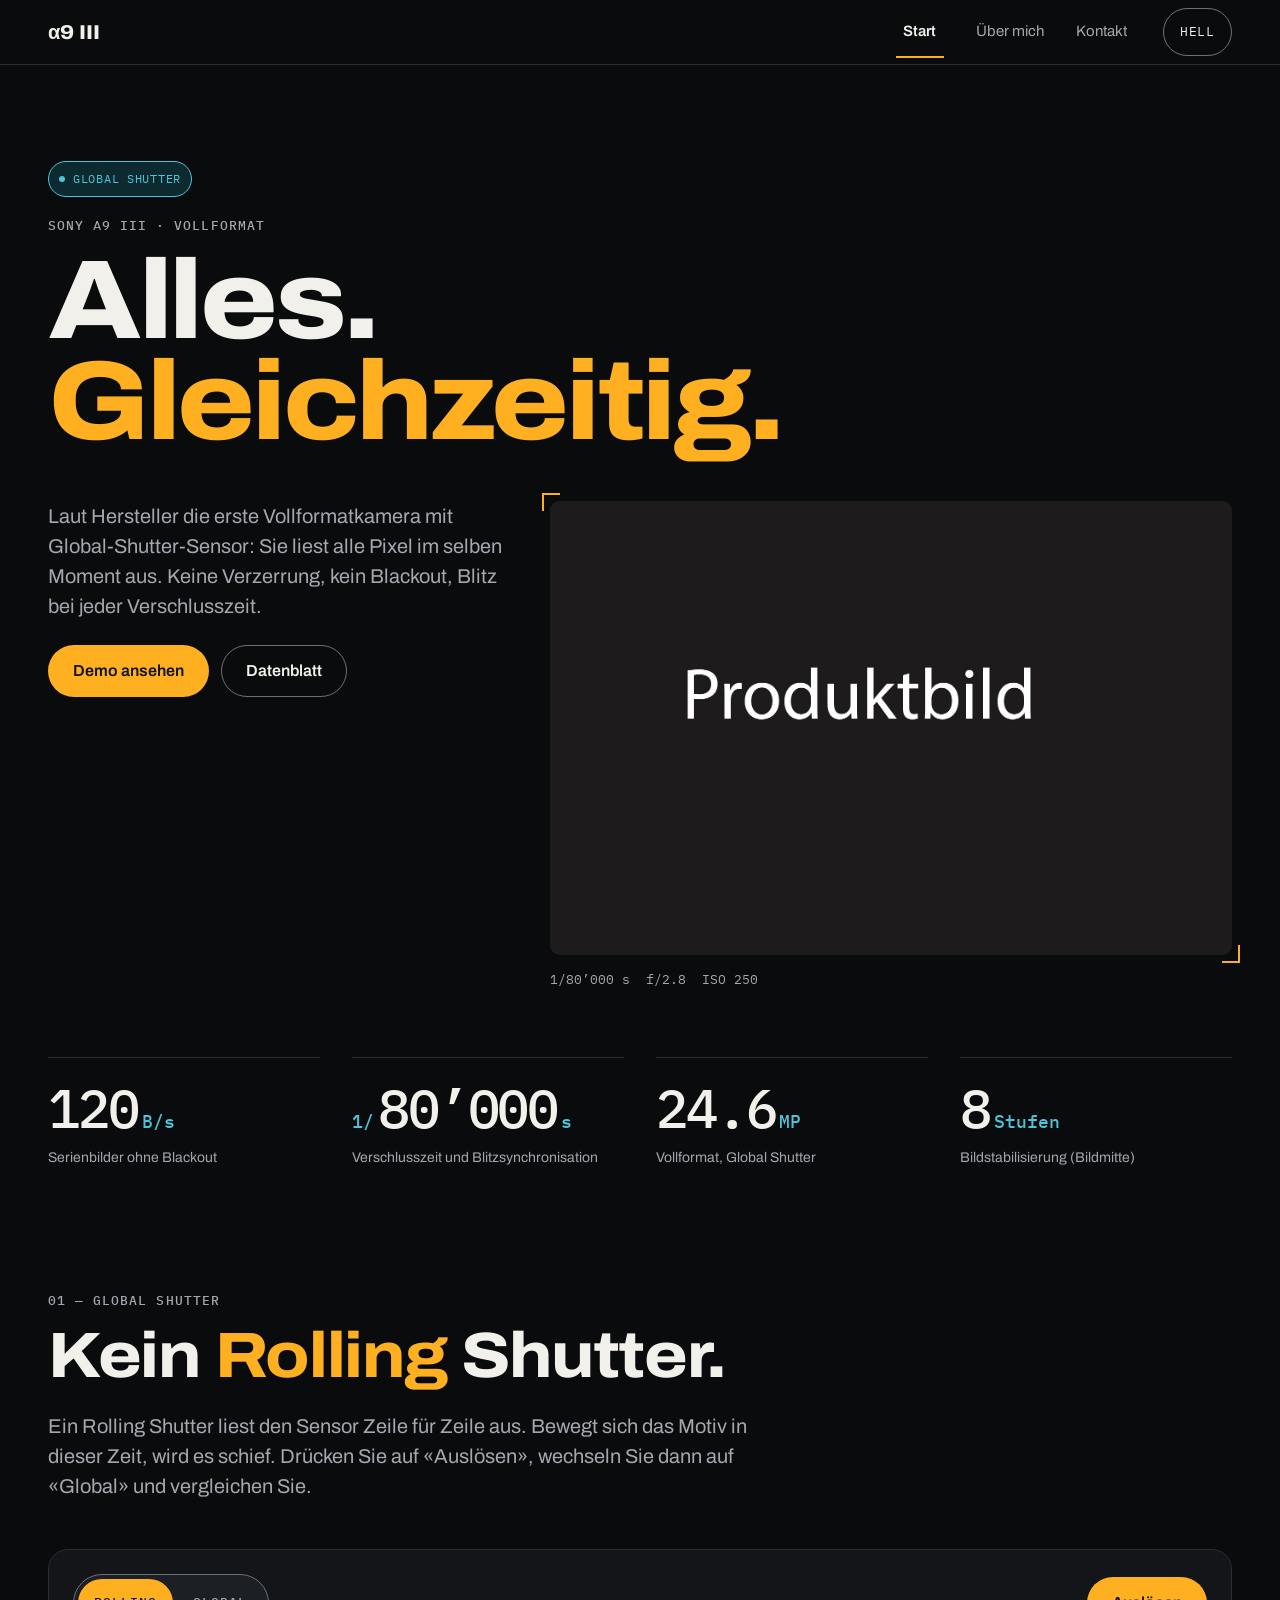
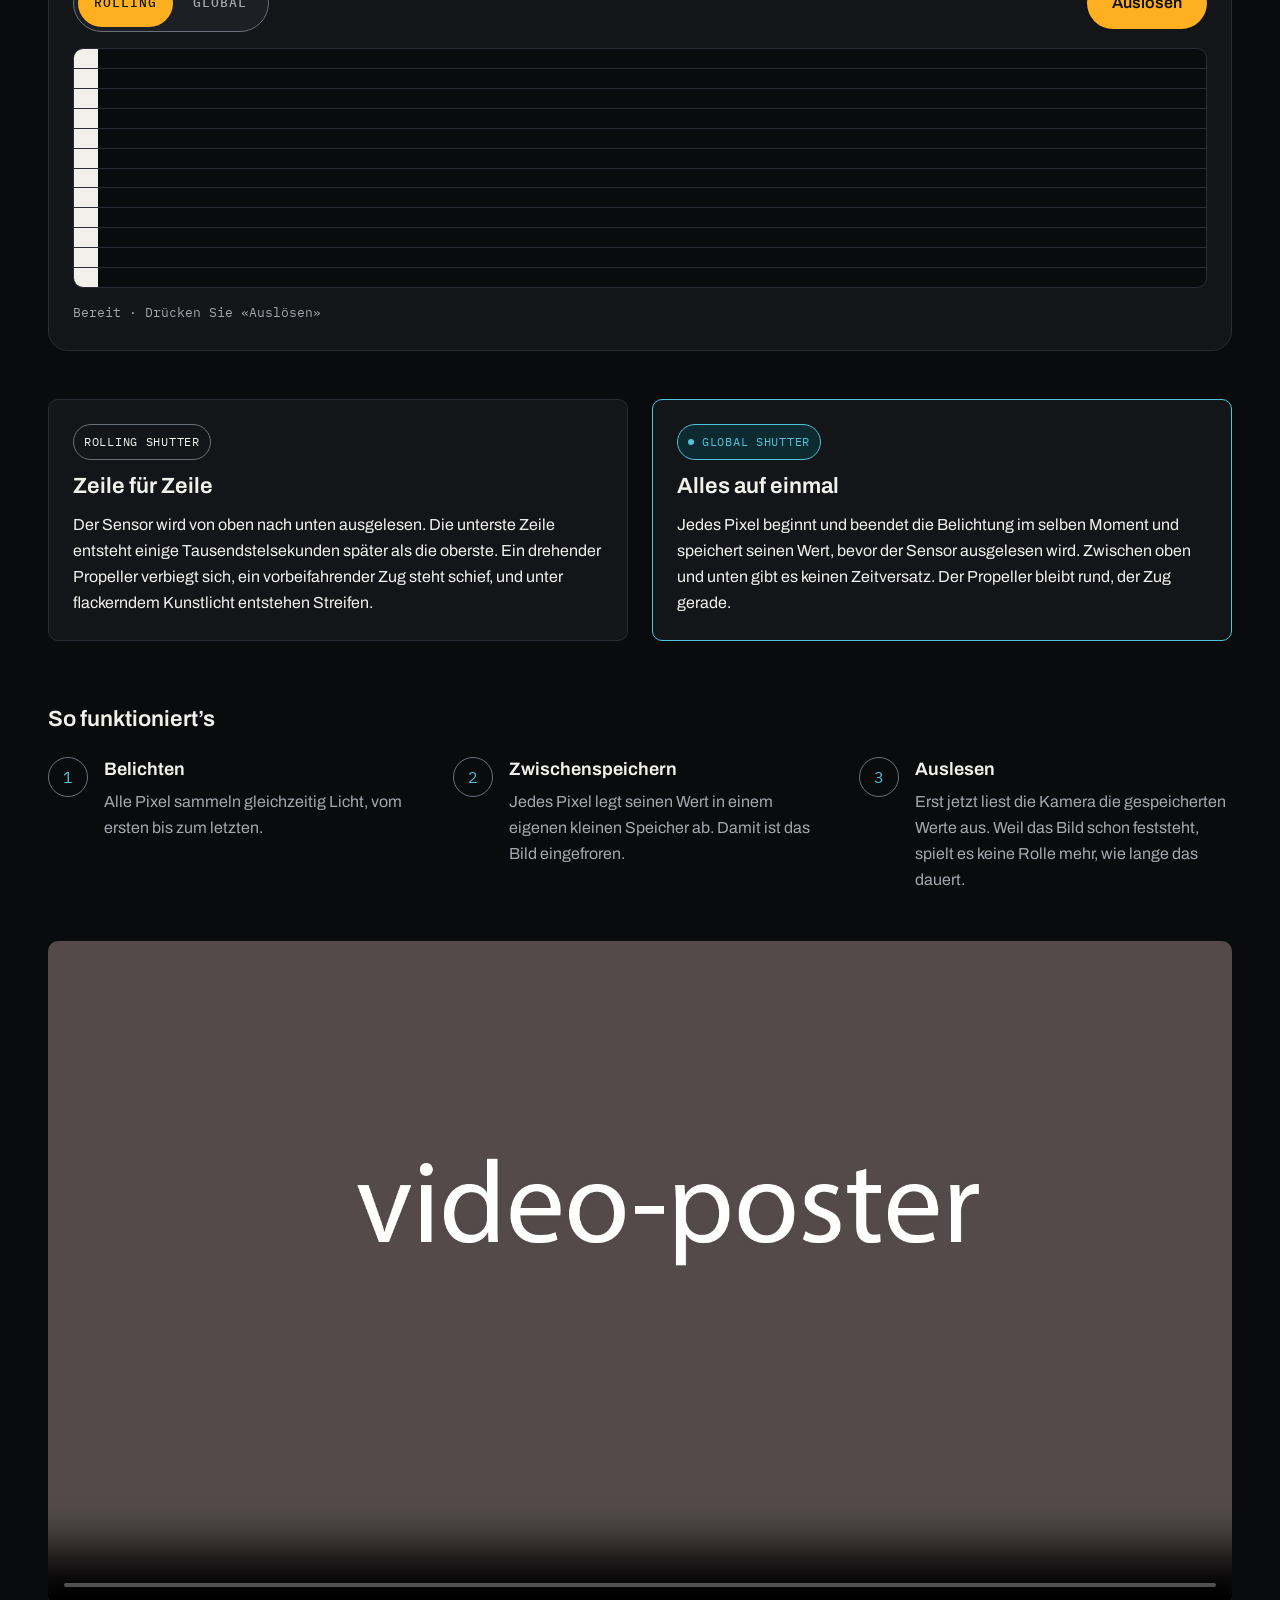
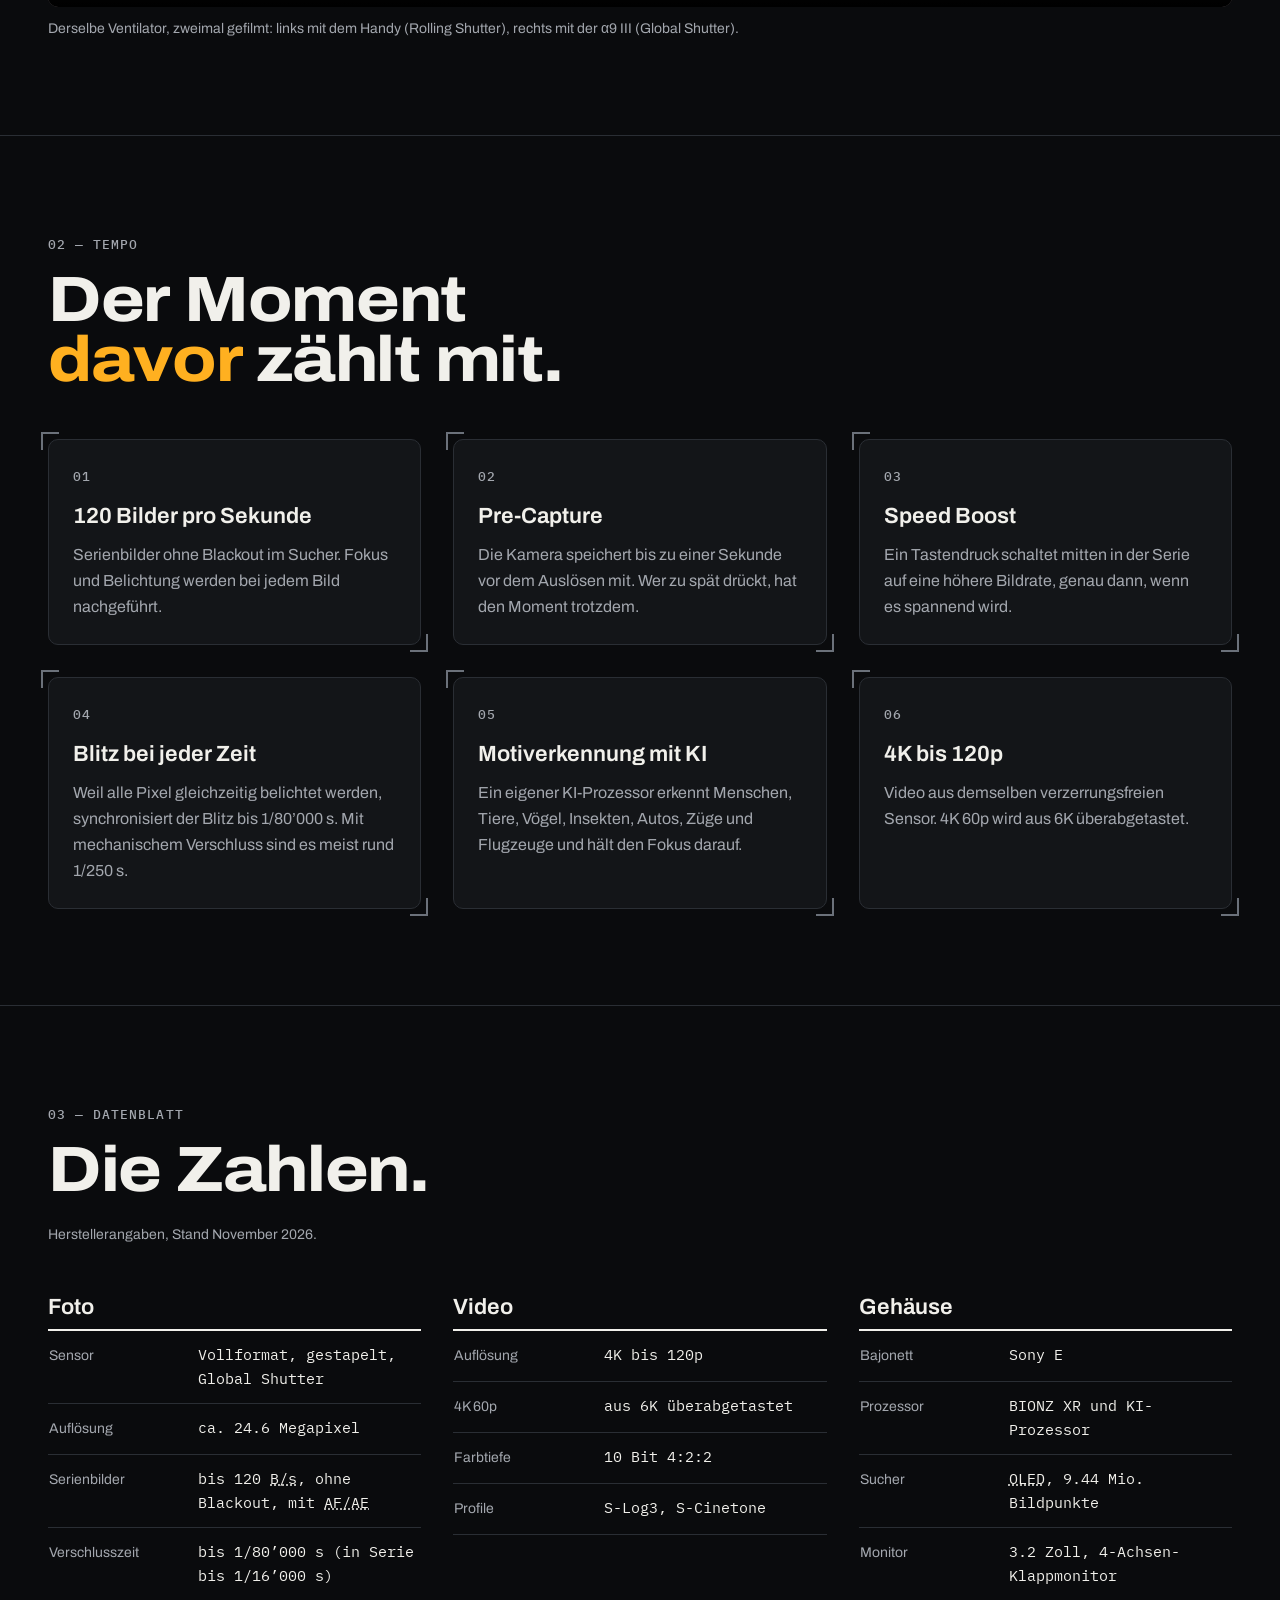
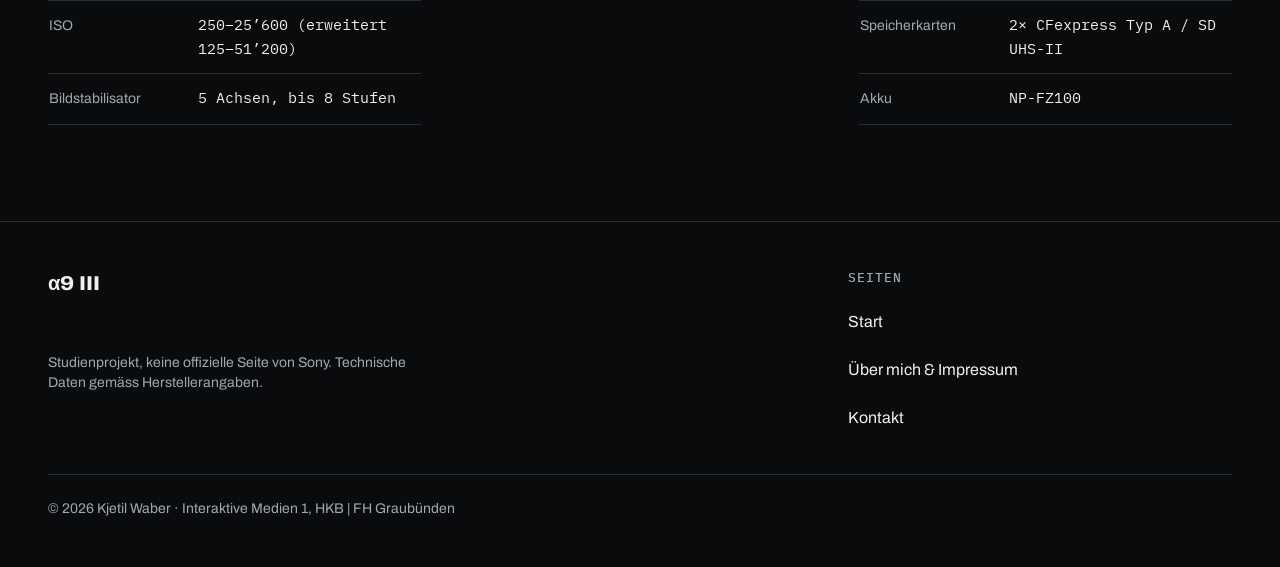
==== commit f1b3e1c1: "Footer" ====
--- a/index.html
+++ b/index.html
@@ -400,6 +400,24 @@
             </div>
         </section>
     </main>
-    <footer class="site-footer"> <!-- Footer --> </footer>
+    <footer class="site-footer">
+        <div class="container footer-grid">
+            <div class="footer-about">
+                <p class="footer-brand">α9 III</p>
+                <p class="small">Studienprojekt, keine offizielle Seite von Sony. Technische Daten gemäss Herstellerangaben.</p>
+            </div>
+            <nav aria-label="Fussnavigation">
+                <h2 class="eyebrow footer-title">Seiten</h2>
+                <ul class="footer-links list-reset">
+                    <li><a href="index.html">Start</a> </li>
+                    <li><a href="ueber-mich.html">Über mich &amp; Impressum</a> </li>
+                    <li><a href="kontakt.html">Kontakt</a> </li>
+                </ul>
+            </nav>
+            <p class="footer-copy small">
+                © <time datetime="2026">2026</time> Kjetil Waber · Interaktive Medien 1, HKB | FH Graubünden
+            </p>
+        </div>
+    </footer>
 </body>
 </html>
--- a/css/style.css
+++ b/css/style.css
@@ -732,6 +732,55 @@
 
 
 /* Footer */
+.site-footer {
+    padding-block: var(--space-12);
+    border-top: 1px solid var(--line);
+}
+
+.footer-grid {
+    display: grid;
+    gap: var(--space-8);
+}
+
+.footer-about {
+    display: grid;
+    gap: var(--space-2);
+    max-width: 40ch;
+}
+
+.footer-brand {
+    font-size: 20px;
+    font-weight: 800;
+    font-stretch: 112%;
+}
+
+.footer-title {
+    margin-bottom: var(--space-3);
+    line-height: 16px;
+}
+
+.footer-links {
+    display: grid;
+}
+
+.footer-links a {
+    display: inline-flex;
+    align-items: center;
+    min-height: var(--target);
+    min-width: var(--target);
+    color: var(--ink);
+    text-decoration: none;
+}
+
+.footer-links a:hover {
+    color: var(--flash-ink);
+    text-decoration: underline;
+}
+
+.footer-copy {
+    padding-top: var(--space-6);
+    border-top: 1px solid var(--line);
+}
 
 /* Seiten (über mich, kontakt) */
 
@@ -809,6 +858,14 @@
     .compare {
         grid-template-columns: 1fr 1fr;
     }
+
+    .footer-grid {
+        grid-template-columns: 2fr 1fr;
+    }
+
+    .footer-copy {
+        grid-column: 1 / -1;
+    }
 }
 
 @media (min-width: 900px) {
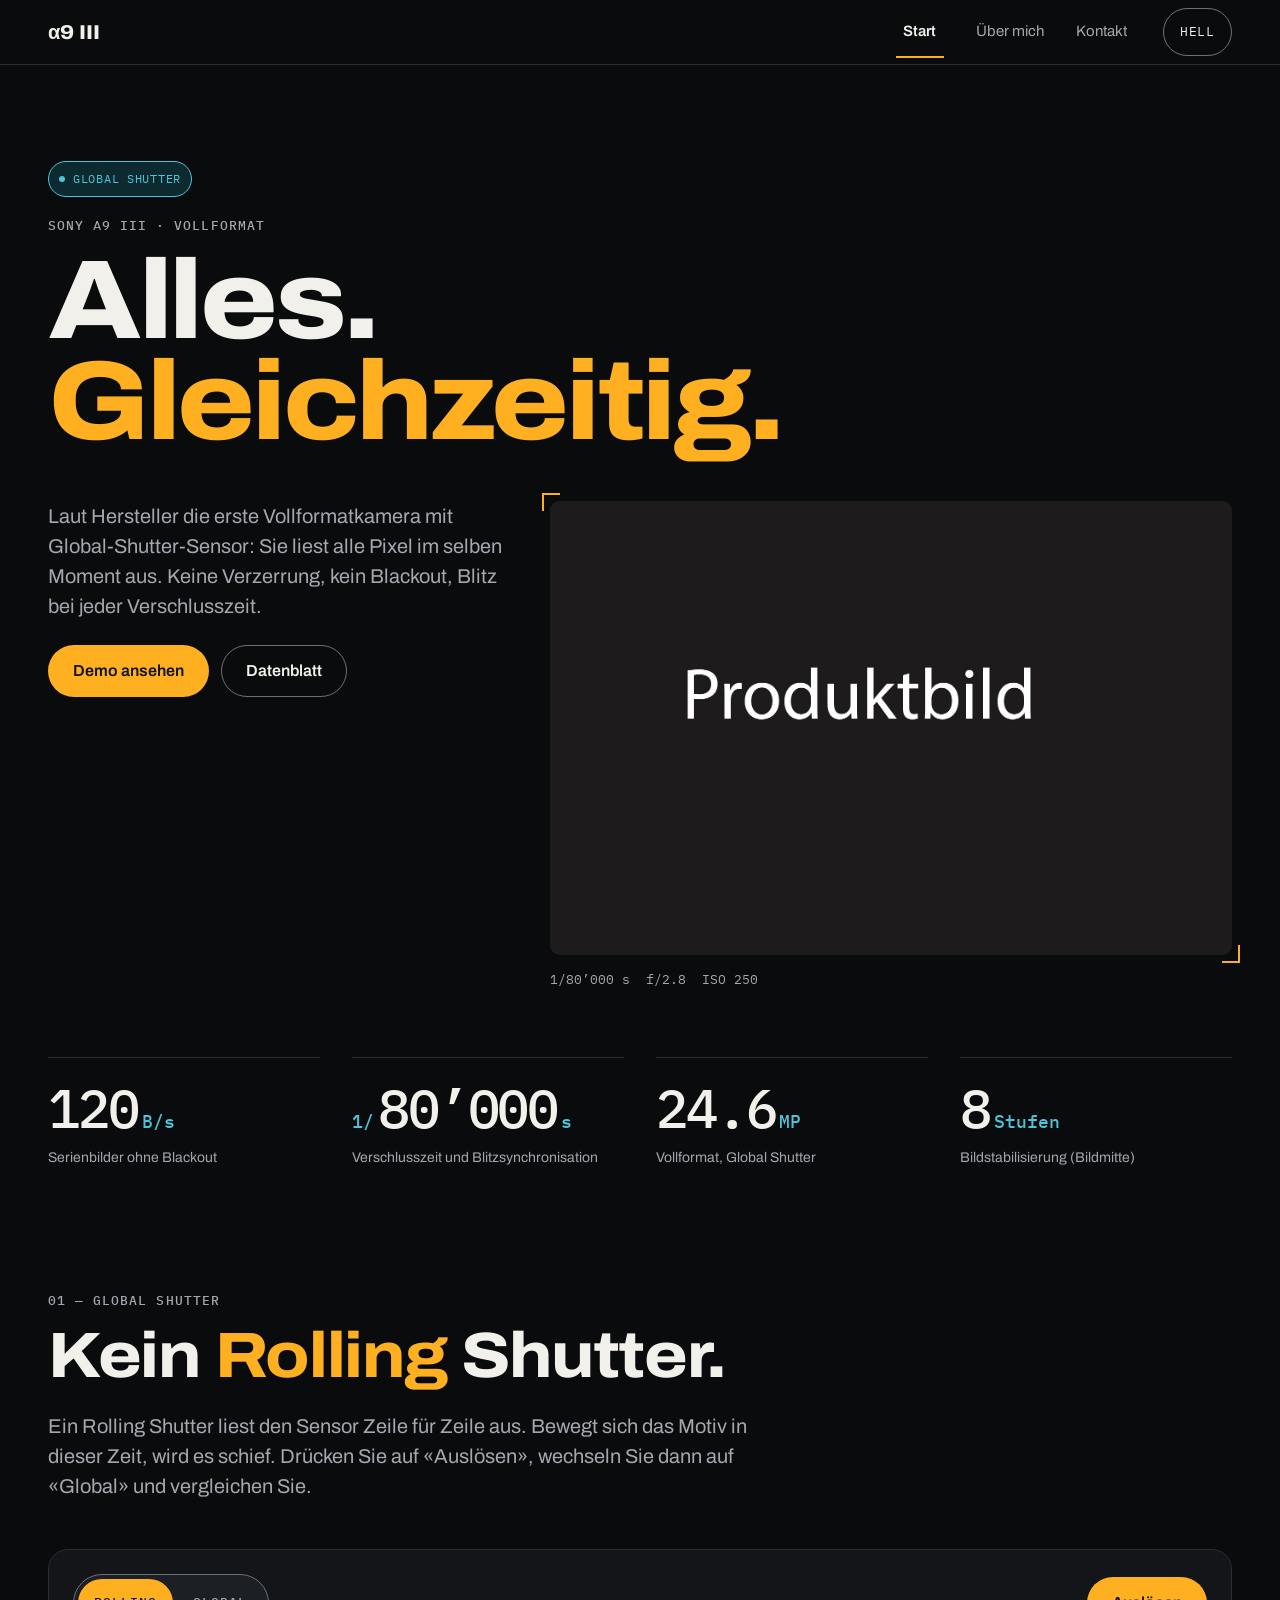
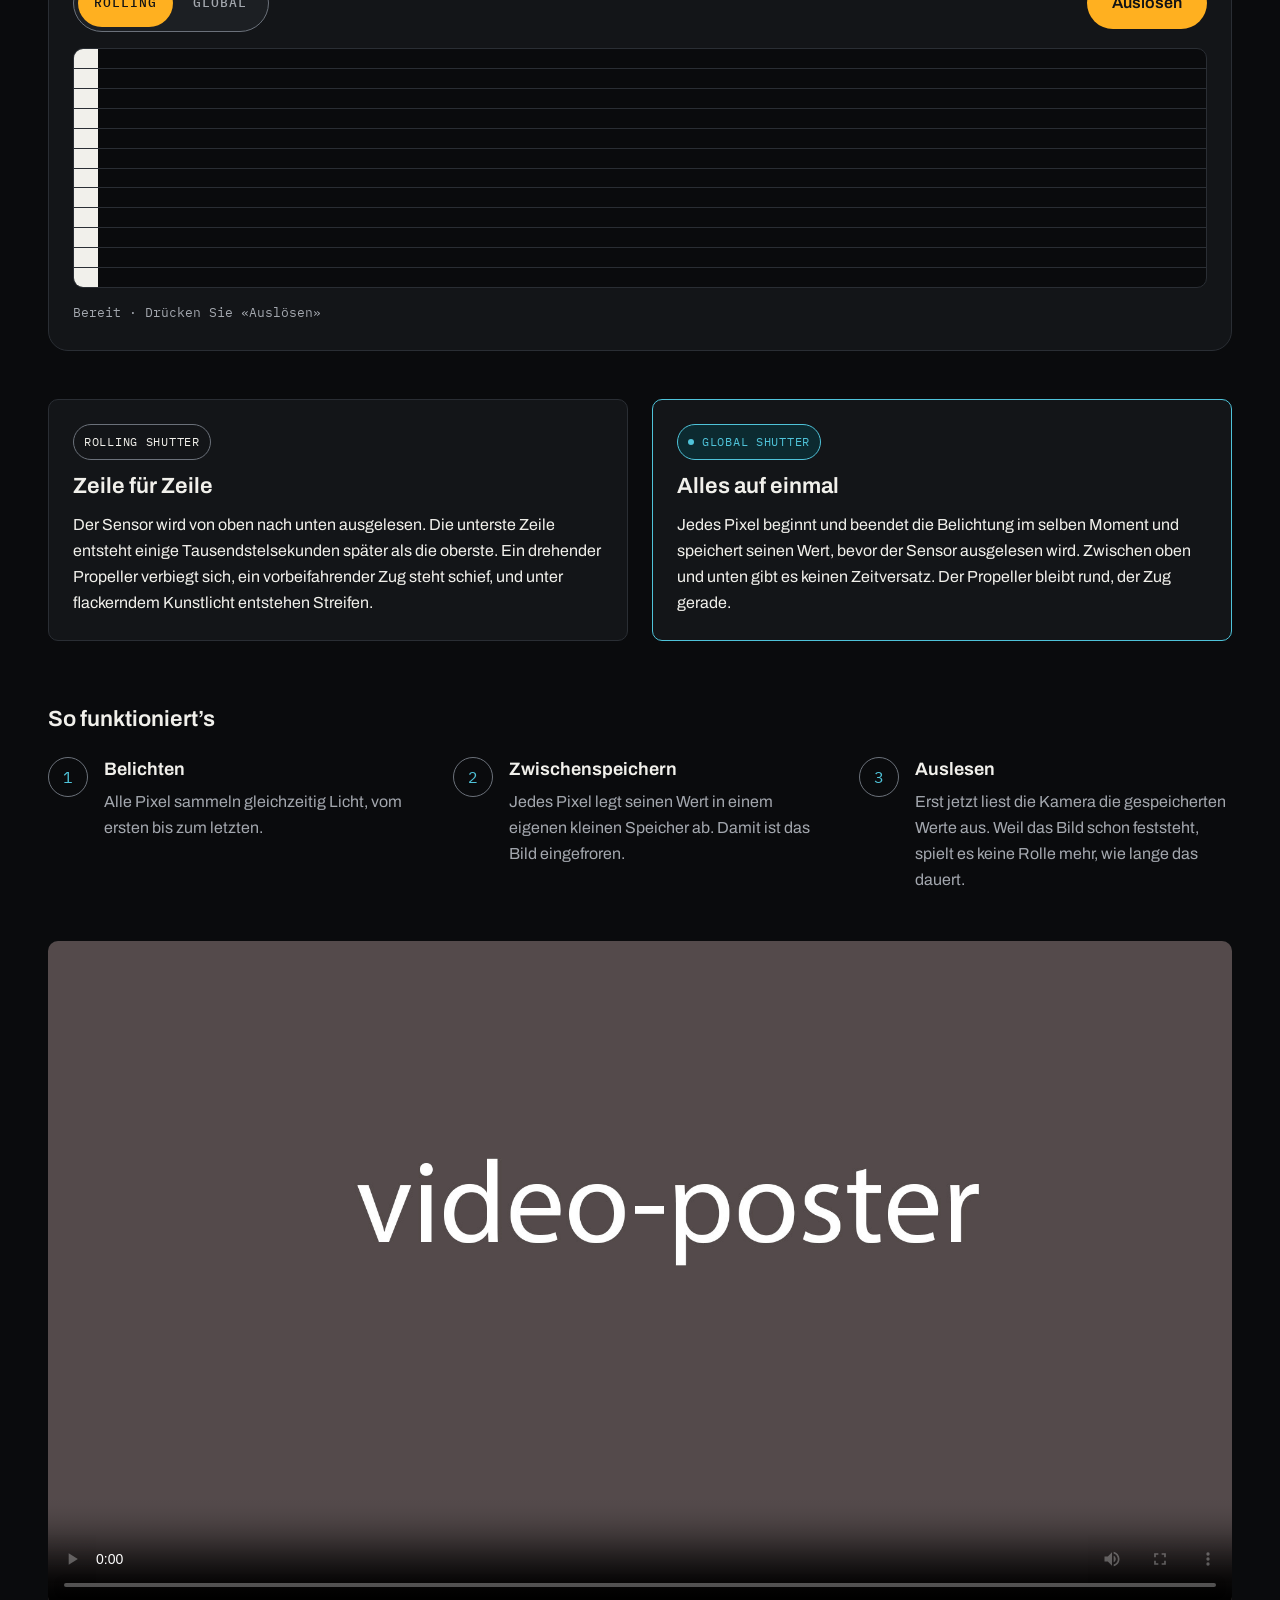
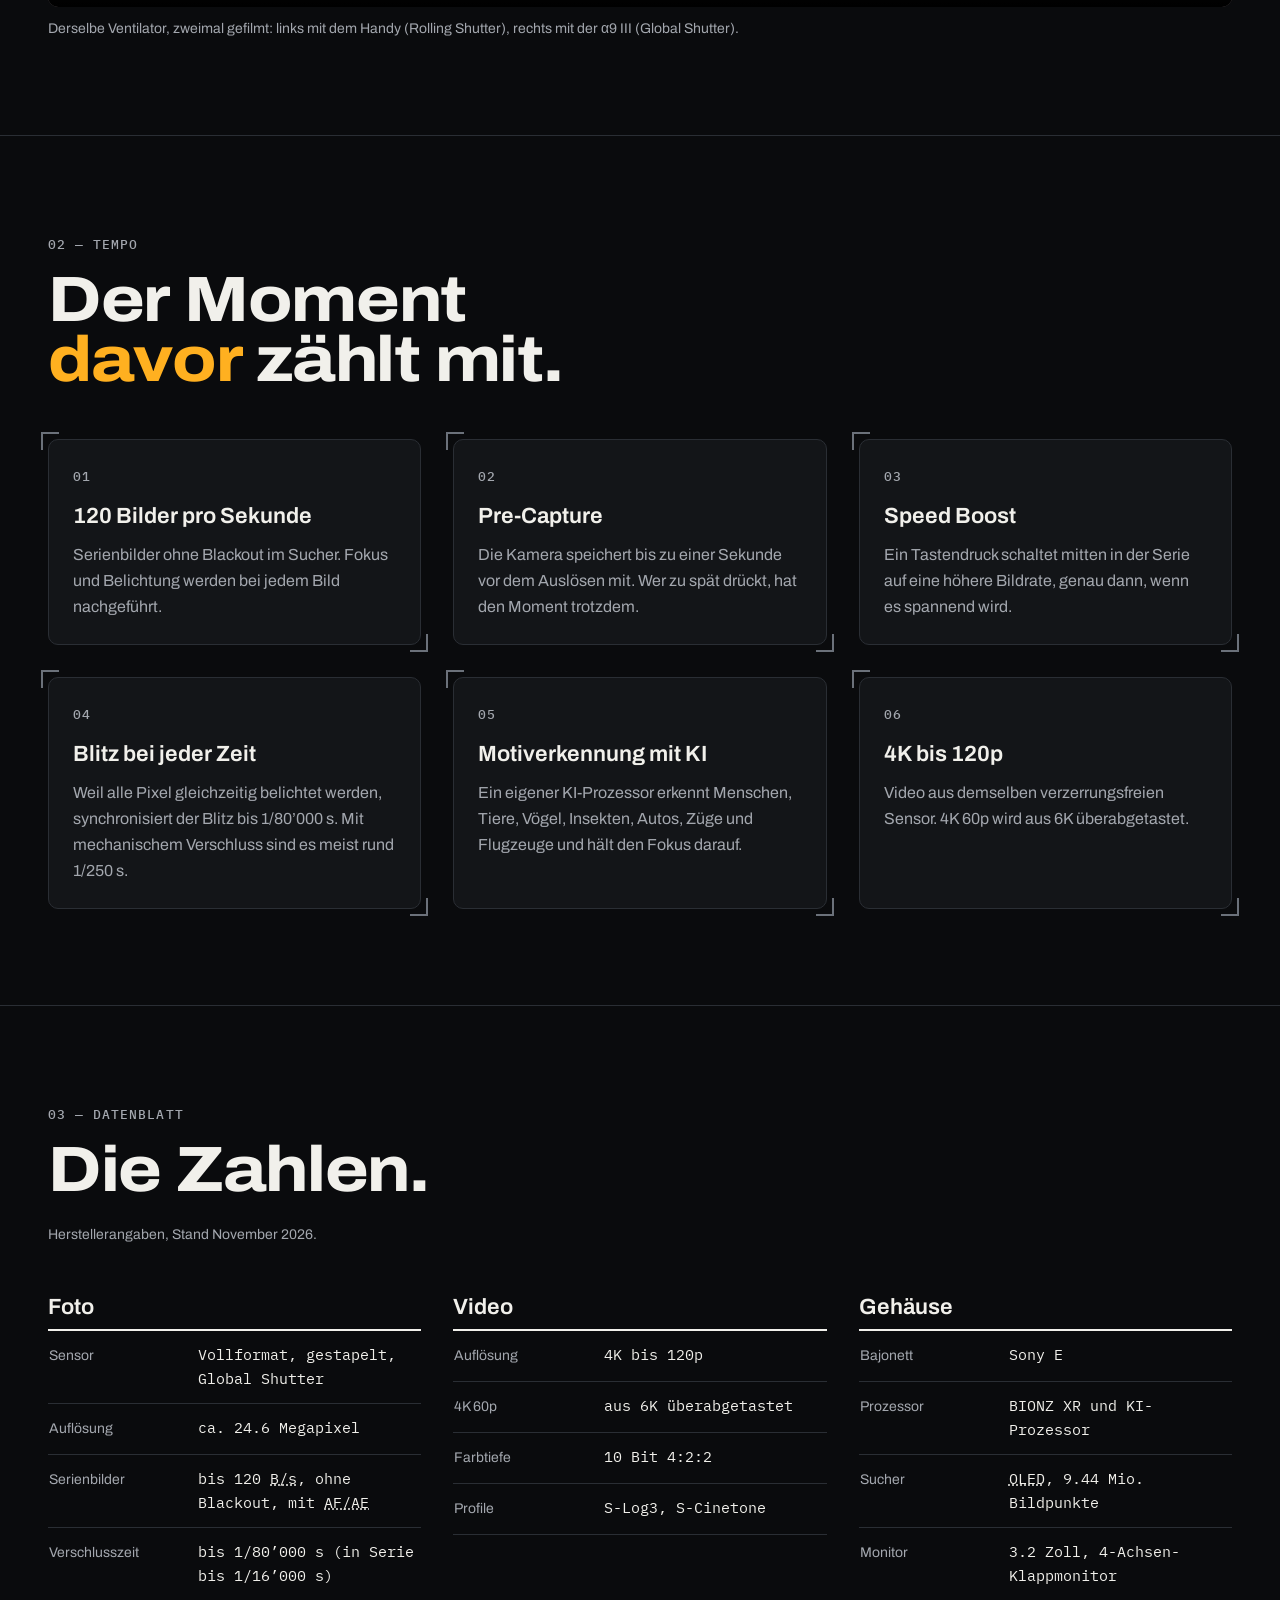
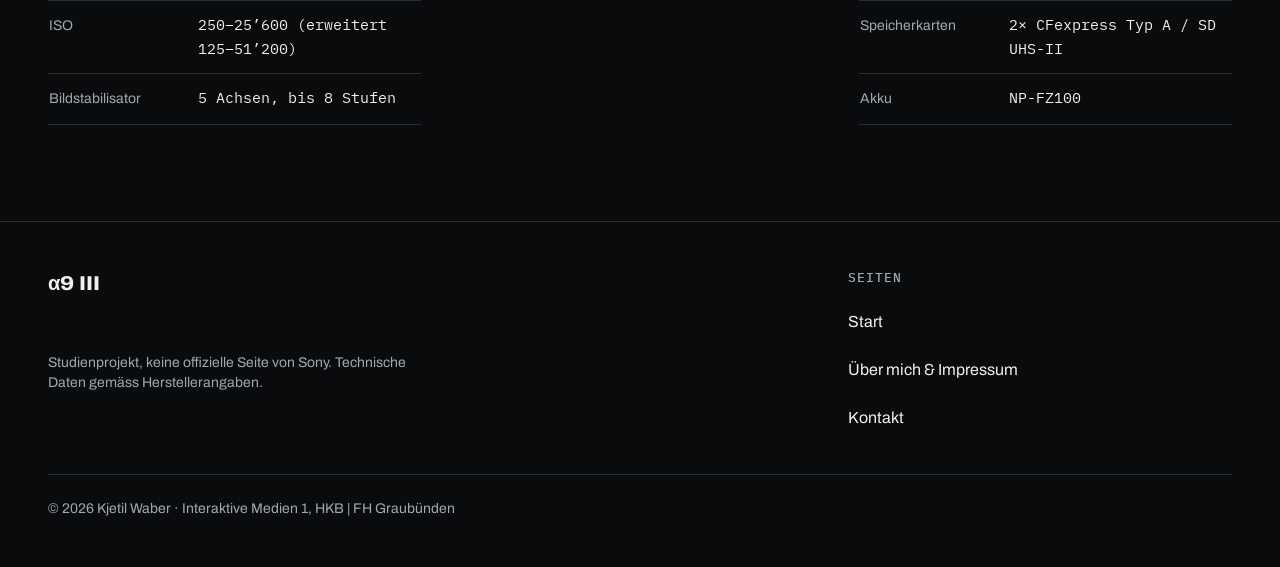
==== commit b025ee16: "über mich" ====
--- a/index.html
+++ b/index.html
@@ -4,6 +4,7 @@
     <meta charset="UTF-8">
     <meta name="viewport" content="width=device-width, initial-scale=1">
     <title>Sony α9 III – Alles. Gleichzeitig.</title>
+    <!-- Metabeschreibung der Webseite -->
     <meta name="description"
           content="Die Sony α9 III liest alle Pixel im selben Moment aus. Was ein Global Shutter ist, warum er schnelle Motive gerade hält – mit Demo und Datenblatt.">
     <link rel="stylesheet" href="css/style.css">
@@ -12,8 +13,10 @@
     <script src="js/demo.js" defer></script>
 </head>
 <body>
+    <!-- Button für Personen mit Screenreader, damit sie zu Inhalt springen können ohne das ganze Menu vorlesen zu lassen -->
     <a class="skip-link" href="#inhalt">Zum Inhalt springen</a>
     <header class="site-header">
+        <!-- Anschliessend div, damit auf breiten Screens Menu nicht über die volle Breite geht -->
         <div class="container header-inner">
             <a class="logo" href="index.html">α9 III</a>
             <button class="theme-toggle" id="theme-toggle" type="button" aria-pressed="false">Hell</button>
--- a/css/style.css
+++ b/css/style.css
@@ -127,6 +127,16 @@
     gap: var(--space-3);
 }
 
+address {
+    font-style: normal;
+}
+
+address a {
+    display: inline-flex;
+    align-items: center;
+    min-height: var(--target);
+}
+
 /* Bausteine */
 .container {
     width: 100%;
@@ -783,6 +793,89 @@
 }
 
 /* Seiten (über mich, kontakt) */
+.page-head {
+    display: grid;
+    gap: var(--space-6);
+    padding-top: var(--space-16);
+}
+
+.page-head:last-child {
+    padding-bottom: var(--space-16);
+}
+
+.page-title {
+    font-size: clamp(40px, 7vw, 72px);
+    line-height: 0.95;
+    font-weight: 800;
+    letter-spacing: -0.02em;
+    font-stretch: 112%;
+}
+
+/* Über mich */
+.about-grid {
+    display: grid;
+    gap: var(--space-12);
+}
+
+.about-portrait {
+    max-width: 480px;
+}
+
+.about-portrait img {
+    aspect-ratio: 4 / 5;
+}
+
+.about-text {
+    display: grid;
+    align-content: start;
+    gap: var(--space-4);
+    max-width: var(--measure);
+}
+
+.about-text h2 {
+    font-size: 36px;
+    line-height: 40px;
+}
+
+.about-text h3 {
+    margin-top: var(--space-4);
+}
+
+.about-text ul {
+    display: grid;
+    gap: var(--space-2);
+    padding-left: var(--space-6);
+}
+
+.about-text li::marker {
+    color: var(--flash-ink);
+}
+
+.gallery {
+    display: grid;
+    gap:  var(--space-8);
+}
+
+.impressum {
+    display: grid;
+    gap: var(--space-8);
+    padding: var(--space-8);
+    background: var(--surface);
+    border: 1px solid var(--line);
+    border-radius: var(--radius-lg);
+}
+
+.impressum h3 {
+    margin-bottom: var(--space-3);
+}
+
+.impressum ul {
+    display: grid;
+    gap: var(--space-2);
+    padding-left: var(--space-6);
+    color: var(--ink-muted);
+}
+
 
 /* Media Queries */
 @media (min-width: 480px) {
@@ -866,6 +959,10 @@
     .footer-copy {
         grid-column: 1 / -1;
     }
+
+    .gallery {
+        grid-template-columns: repeat(3, 1fr);
+    }
 }
 
 @media (min-width: 900px) {
@@ -880,6 +977,15 @@
     .steps {
         grid-template-columns: repeat(3, 1fr);
     }
+
+    .about-grid {
+        grid-template-columns: 5fr 7fr;
+        align-items: start;
+    }
+
+    .impressum {
+        grid-template-columns: 1fr 1fr;
+    }
 }
 
 @media (min-width: 1100px) {
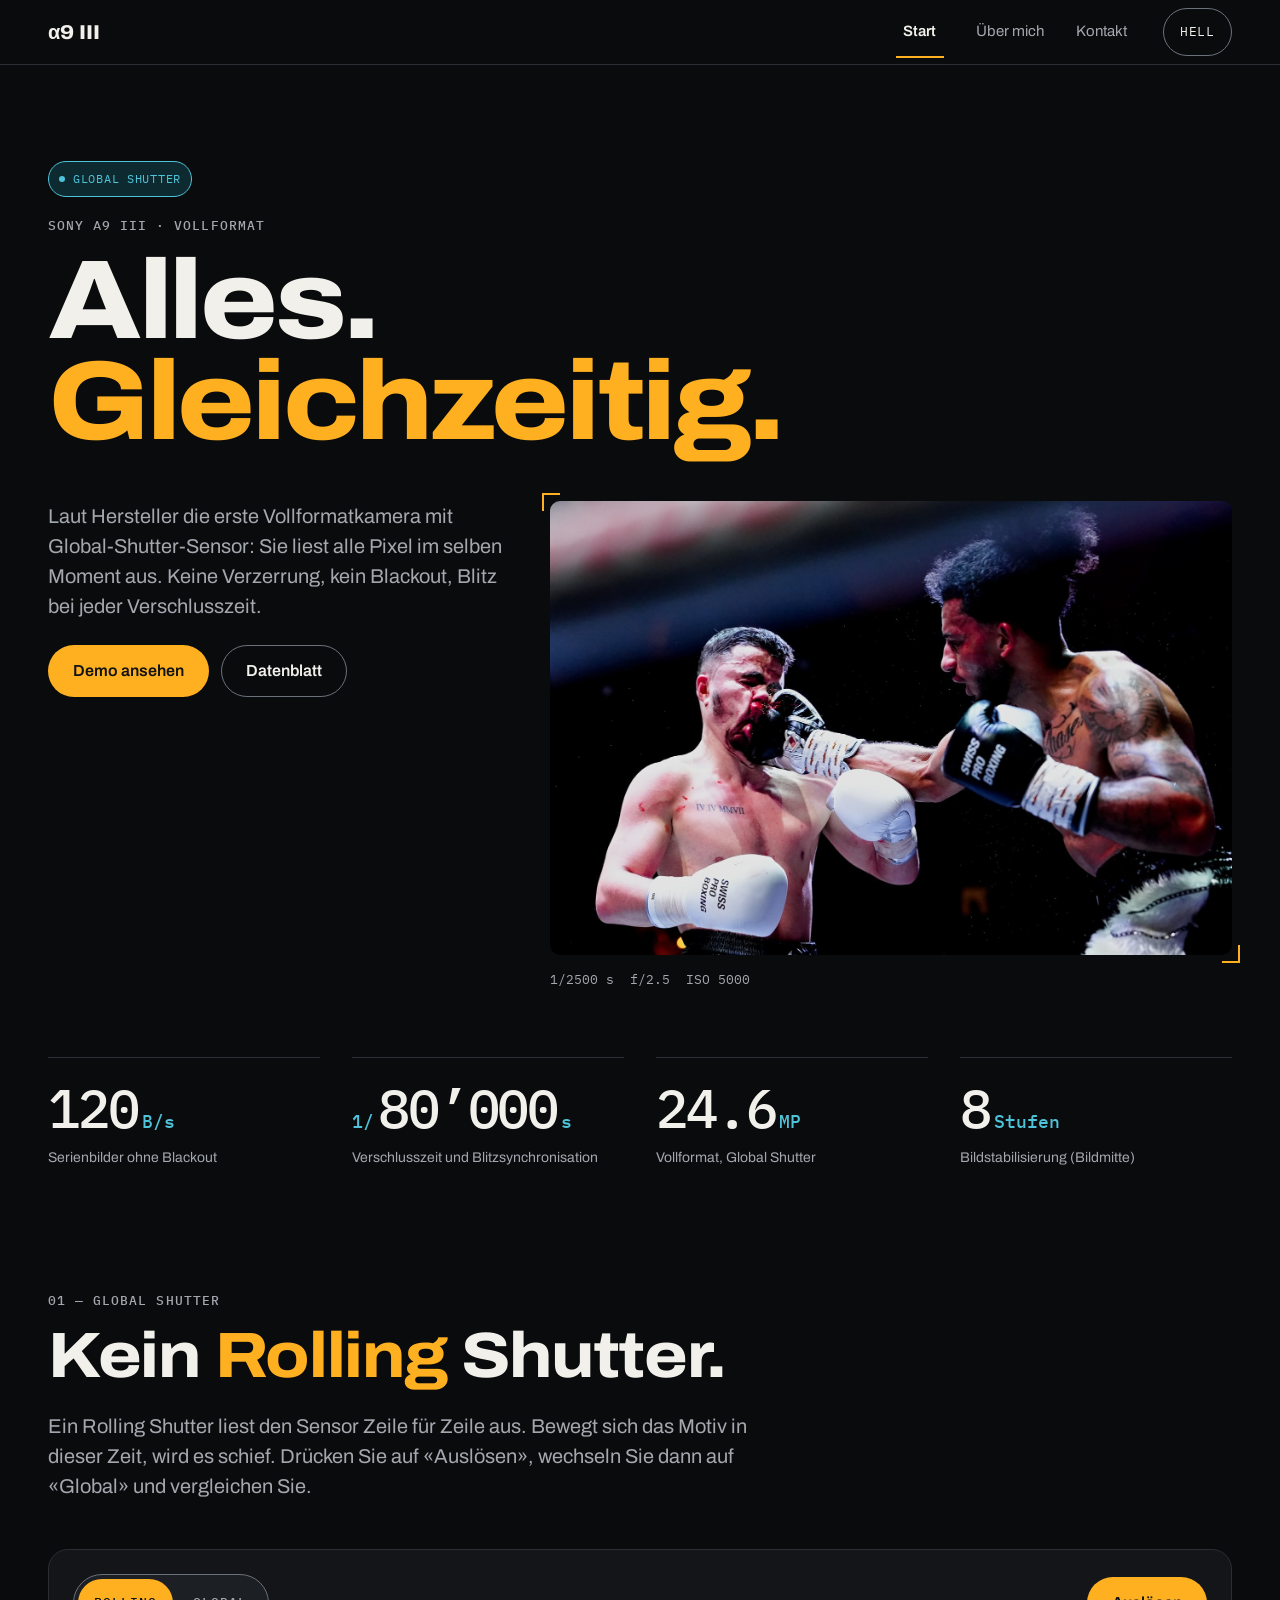
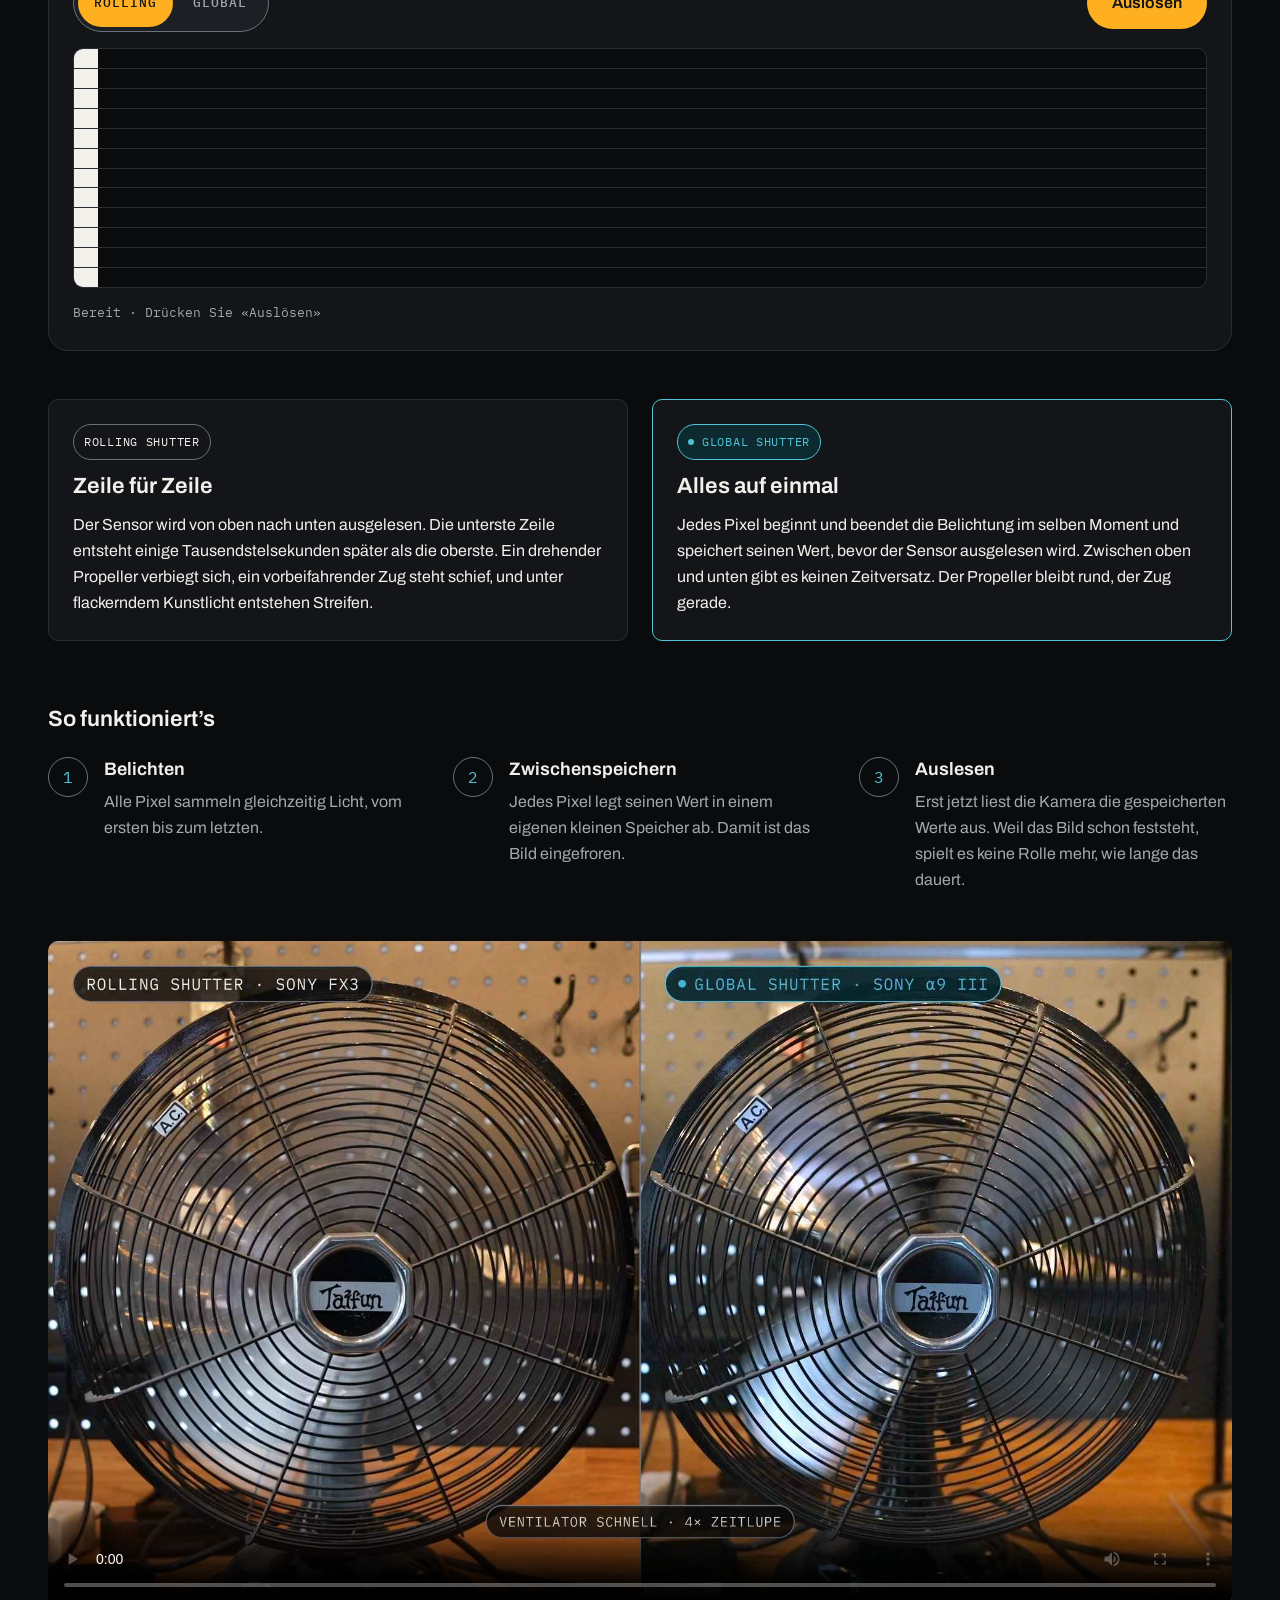
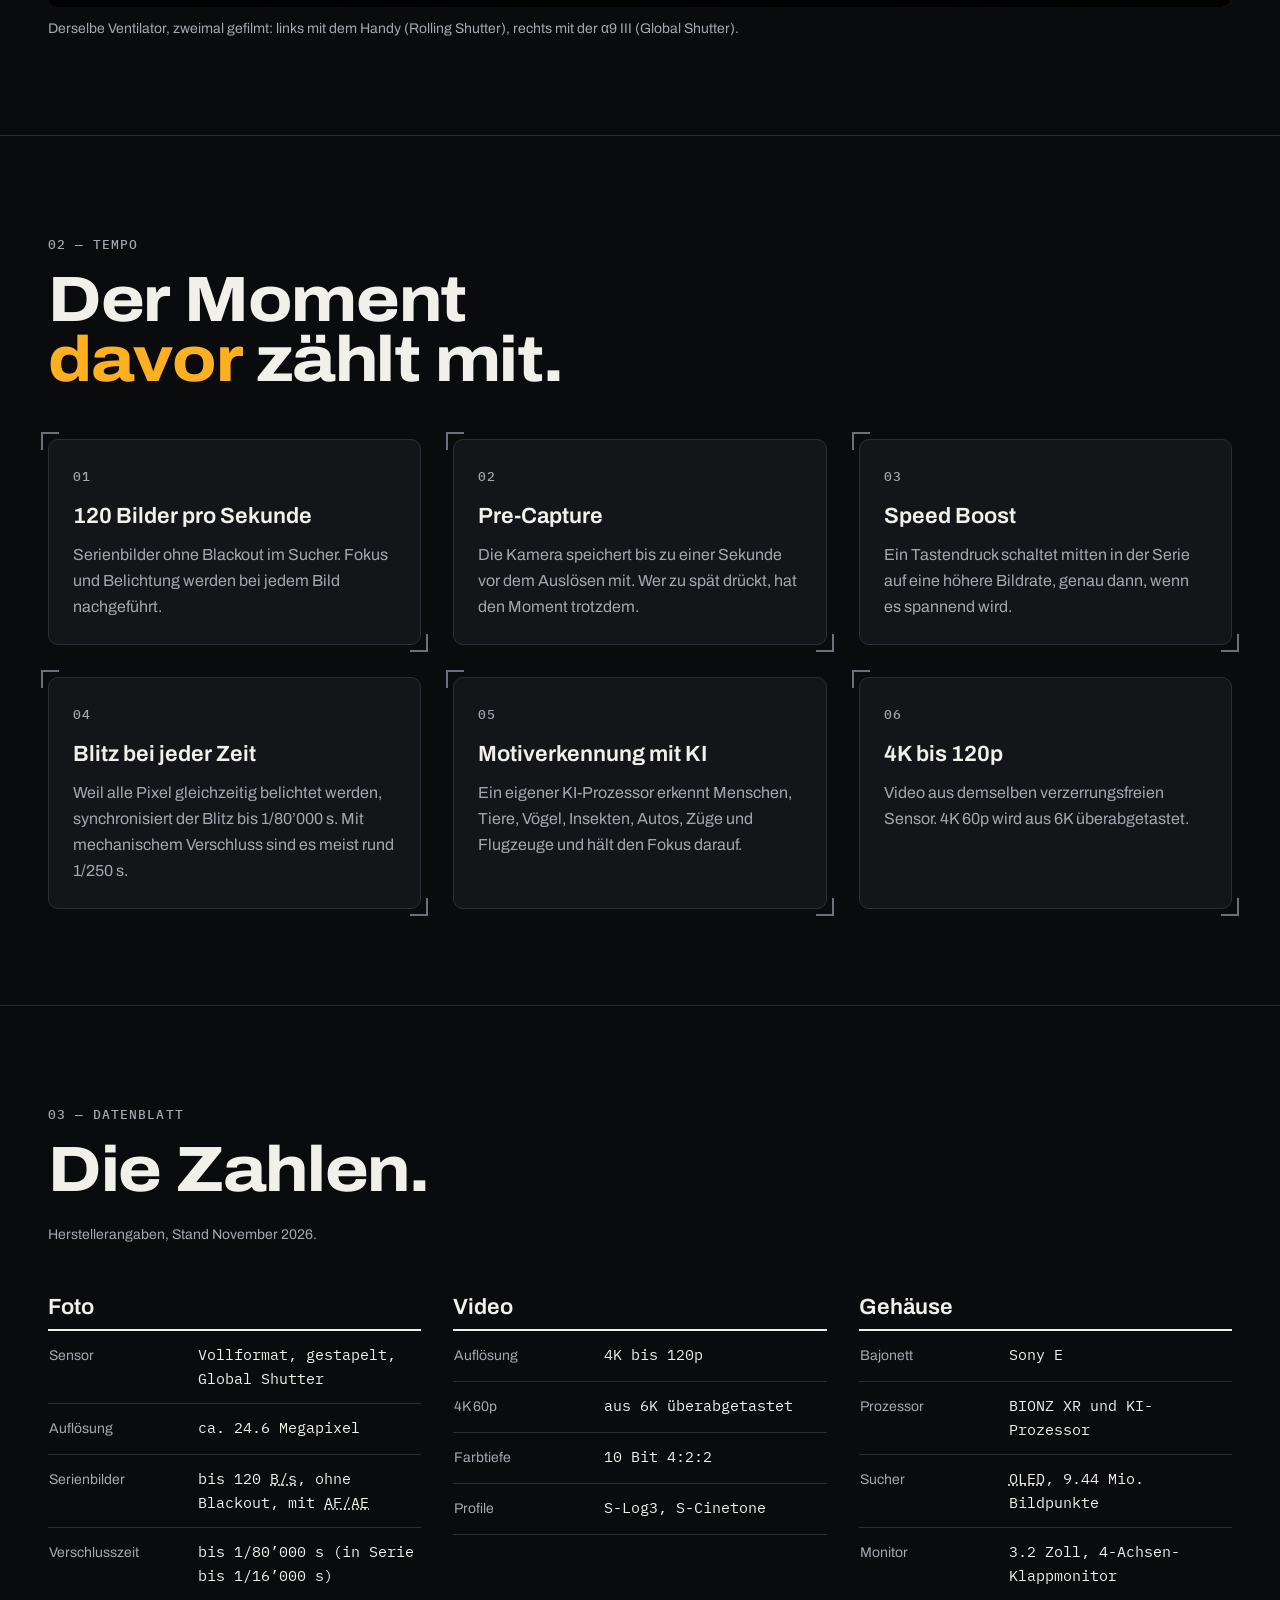
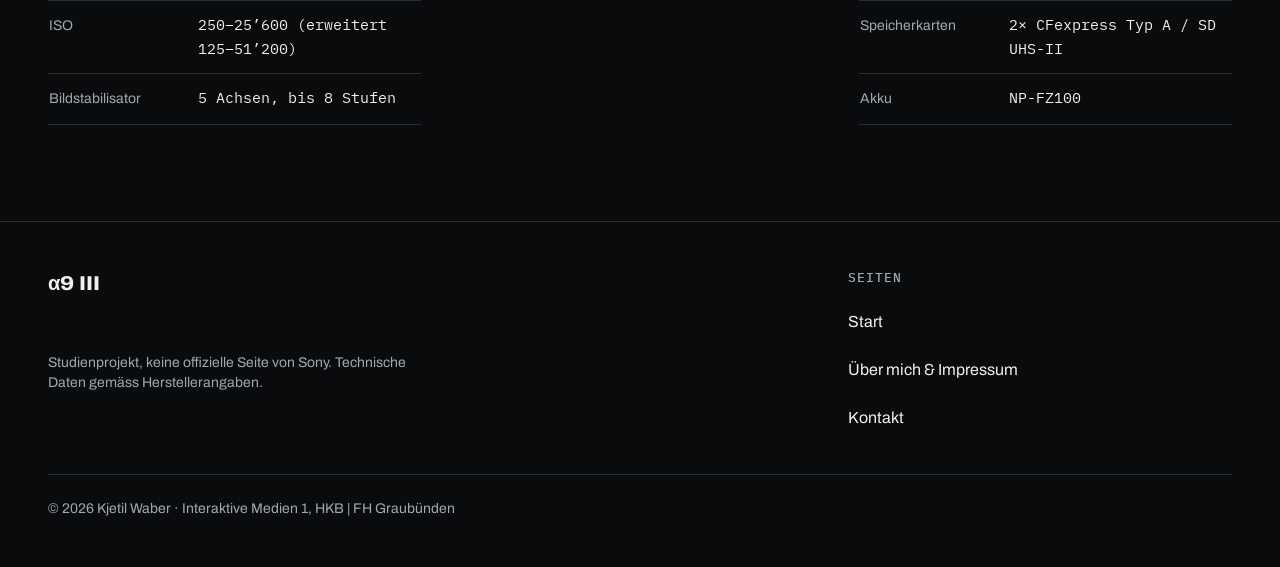
==== commit 7acaebd2: "Platzhalter Bilder ersetzt" ====
--- a/index.html
+++ b/index.html
@@ -61,12 +61,12 @@
                     </div>
                     <figure class="hero-figure">
                         <div class="media-frame af-frame is-locked">
-                            <img src="img/a9iii-hero.jpg" alt="Sony α9 III von vorne, mit aufgesetztem Objektiv" width="1600" height="1067">
+                            <img src="img/a9iii-hero.jpg" alt="Boxkampf im Ring: Ein Boxer trifft seinen Gegner mit der Linken im Gesicht, Blut und Schweisstropfen sind mitten im Flug eingefroren" width="1600" height="1067">
                         </div>
                         <figcaption class="exif">
-                            <span>1/80’000 s</span>
-                            <span>f/2.8</span>
-                            <span>ISO 250</span>
+                            <span>1/2500 s</span>
+                            <span>f/2.5</span>
+                            <span>ISO 5000</span>
                         </figcaption>
                     </figure>
                 </div>
--- a/css/style.css
+++ b/css/style.css
@@ -19,6 +19,7 @@
     --sensor: #4fc3d9;
     --sensor-soft: #0c2a30;
     --focus-ring: 0 0 0 2px #0a0b0d, 0 0 0 4px #ffb020;
+    --error: #ff6b6b;
     color-scheme: dark;
 }
 
@@ -38,6 +39,7 @@
     --sensor: #0a6a7a;
     --sensor-soft: #d5eef2;
     --focus-ring: 0 0 0 2px #f3f2ee, 0 0 0 4px #9a4b00;
+    --error: #c62828;
     color-scheme: light;
 }
 
@@ -853,7 +855,7 @@
 
 .gallery {
     display: grid;
-    gap:  var(--space-8);
+    gap: var(--space-8);
 }
 
 .impressum {
@@ -876,6 +878,104 @@
     color: var(--ink-muted);
 }
 
+/* Kontakt */
+.contact-grid {
+    display: grid;
+    gap: var(--space-12);
+}
+
+.contact-form {
+    display: grid;
+    gap: var(--space-6);
+    padding: var(--space-6);
+    background: var(--surface);
+    border: 1px solid var(--line);
+    border-radius: var(--radius-lg);
+}
+
+.form-field {
+    display: grid;
+    gap: var(--space-2);
+}
+
+.form-field label {
+    font-weight: 600;
+}
+
+.form-field input,
+.form-field select,
+.form-field textarea {
+    width: 100%;
+    min-height: 52px;
+    padding: 12px 14px;
+    border: 1px solid var(--line-strong);
+    border-radius: var(--radius-md);
+    background: var(--ground);
+    color: var(--ink);
+    font-size: 16px;
+}
+
+.form-field input:user-invalid,
+.form-field select:user-invalid,
+.form-field textarea:user-invalid {
+    border-color: var(--error);
+}
+
+.form-field input:focus-visible,
+.form-field select:focus-visible,
+.form-field textarea:focus-visible {
+    border-color: var(--flash);
+}
+
+.form-field ::placeholder {
+    color: var(--ink-muted);
+}
+
+.form-field textarea {
+    min-height: 160px;
+    resize: vertical;
+}
+
+.form-check {
+    display: flex;
+    align-items: center;
+    gap: var(--space-3);
+}
+
+.form-check label {
+    display: flex;
+    align-items: center;
+    min-height: var(--target);
+}
+
+.form-check input {
+    width: 24px;
+    height: 24px;
+    accent-color: var(--flash);
+}
+
+.contact-aside {
+    display: grid;
+    align-content: start;
+    gap: var(--space-6);
+}
+
+.contact-aside h2 {
+    font-size: 22px;
+    line-height: 28px;
+    font-weight: 640;
+    letter-spacing: 0;
+    font-stretch: 100%;
+}
+
+.notice {
+    display: grid;
+    gap: var(--space-2);
+    padding: var(--space-6);
+    border: 1px dashed var(--line-strong);
+    border-radius: var(--radius-md);
+    color: var(--ink-muted);
+}
 
 /* Media Queries */
 @media (min-width: 480px) {
@@ -986,6 +1086,11 @@
     .impressum {
         grid-template-columns: 1fr 1fr;
     }
+
+    .contact-grid {
+        grid-template-columns: 7fr 5fr;
+        align-items: start;
+    }
 }
 
 @media (min-width: 1100px) {
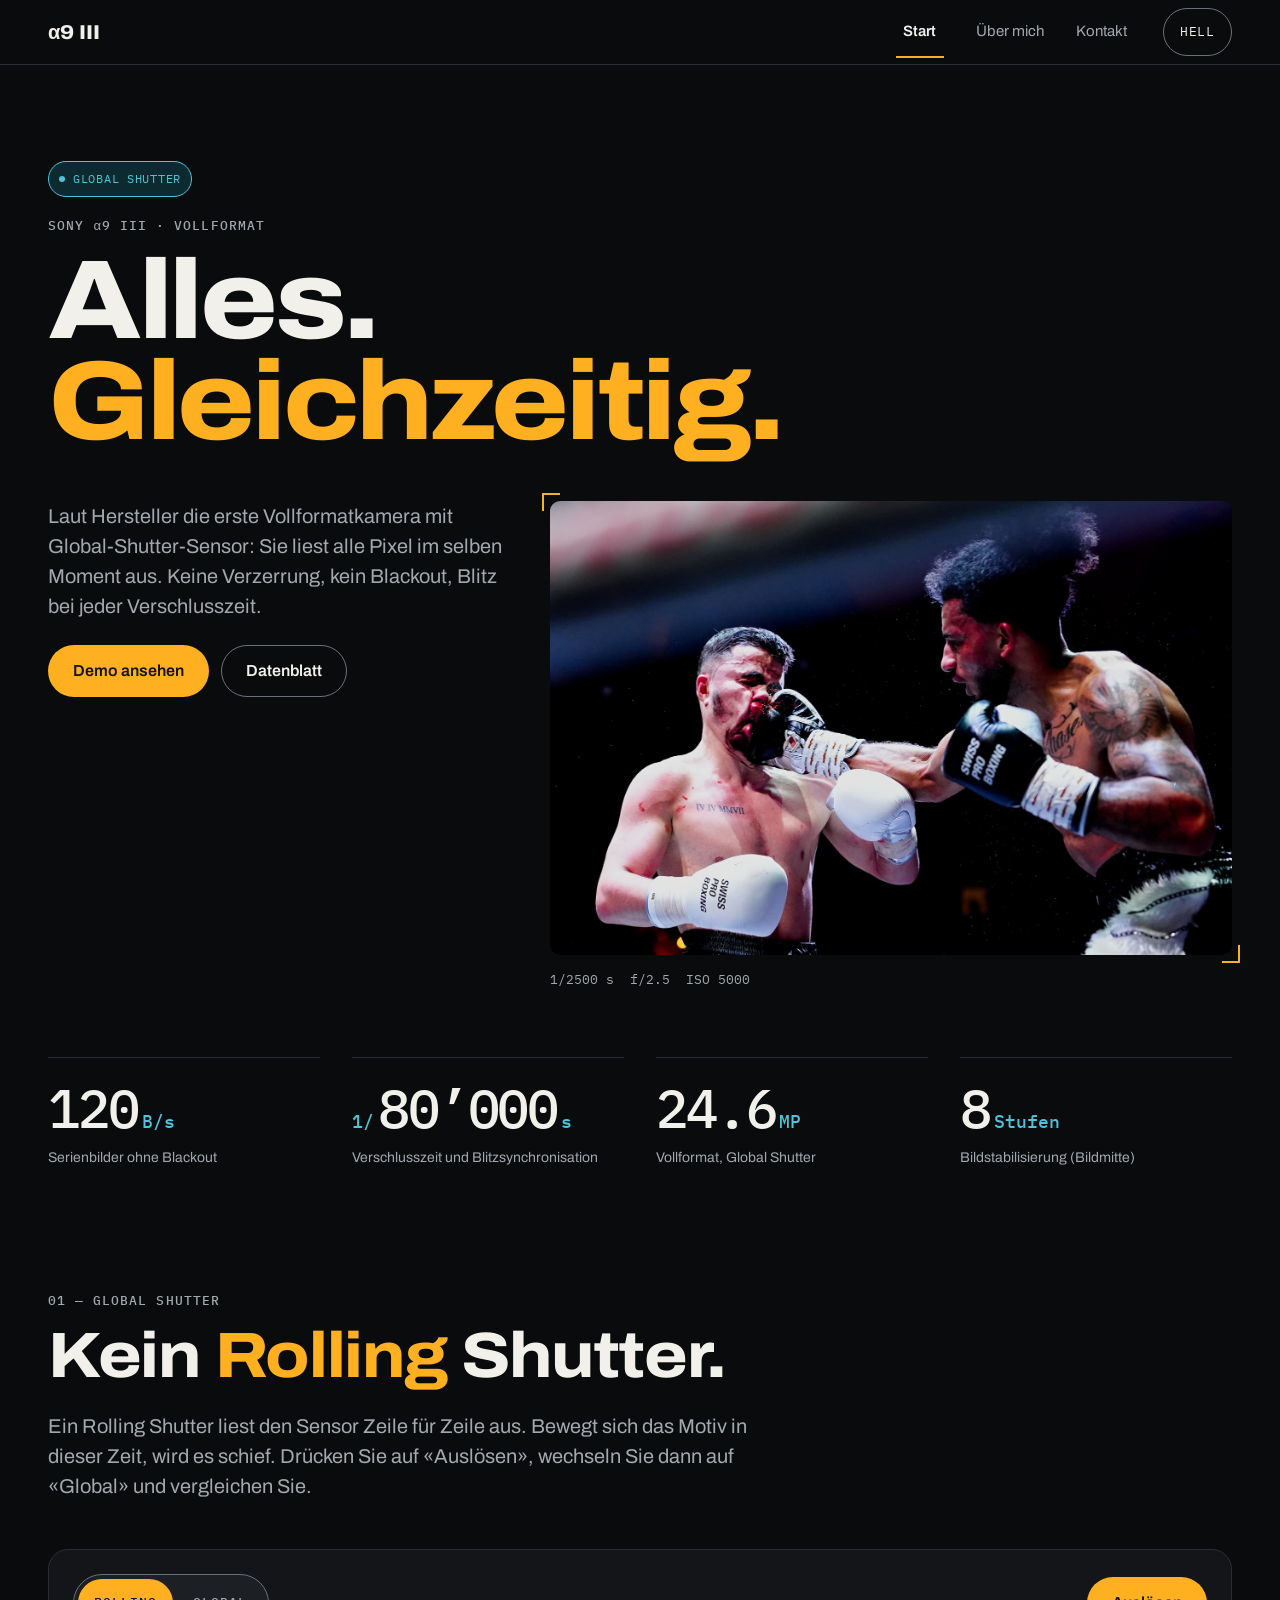
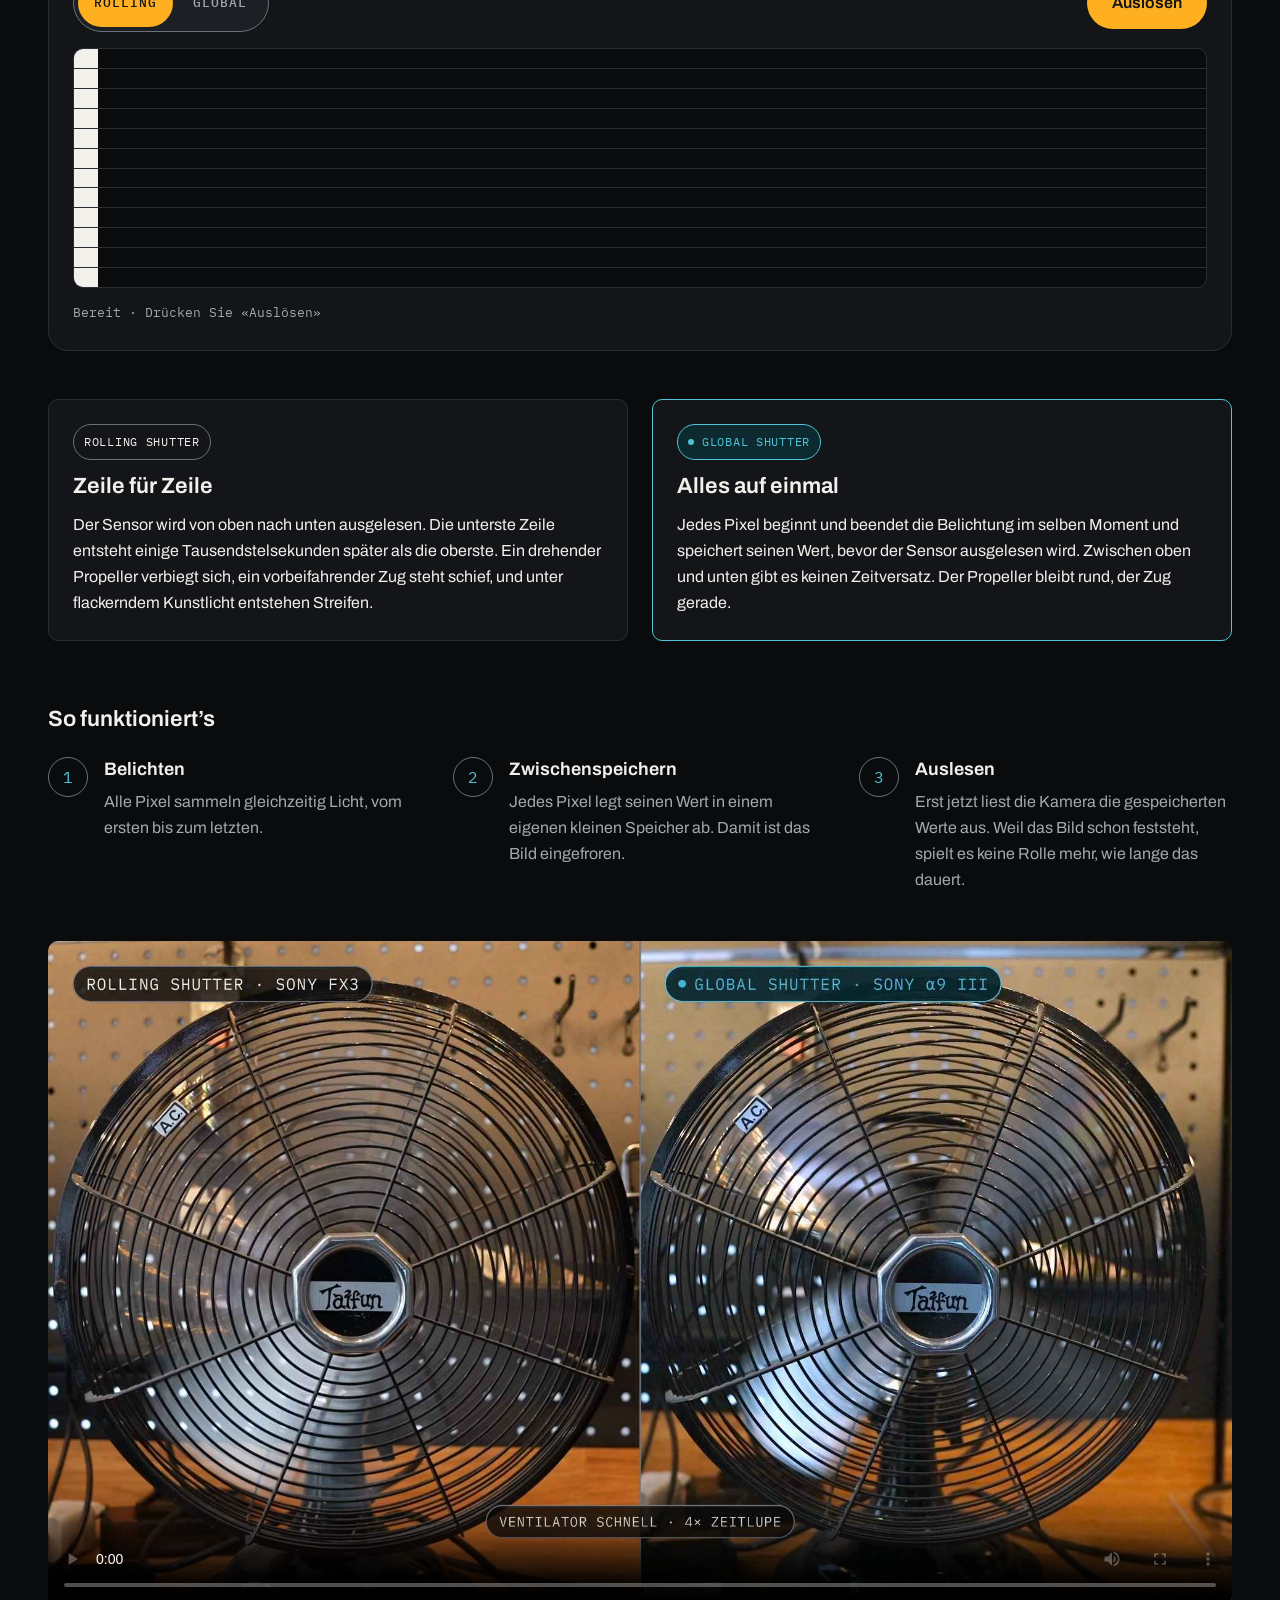
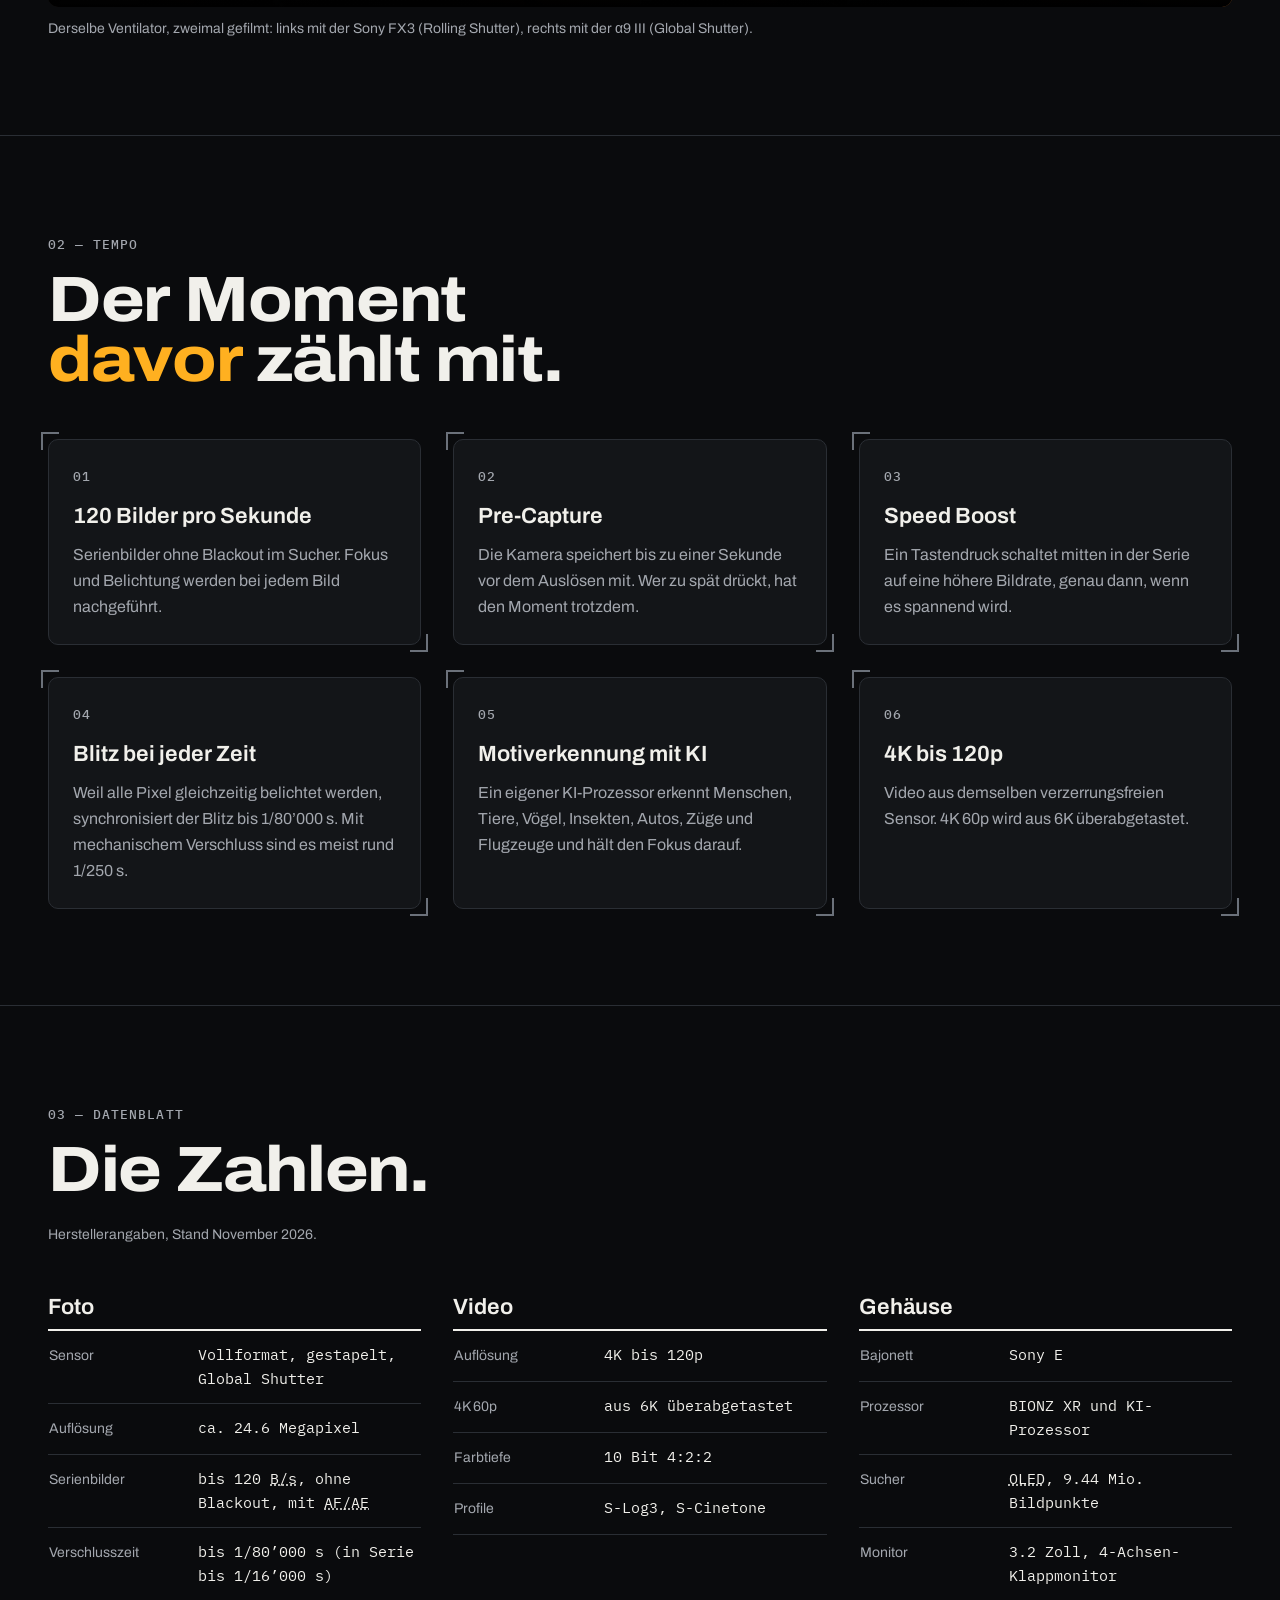
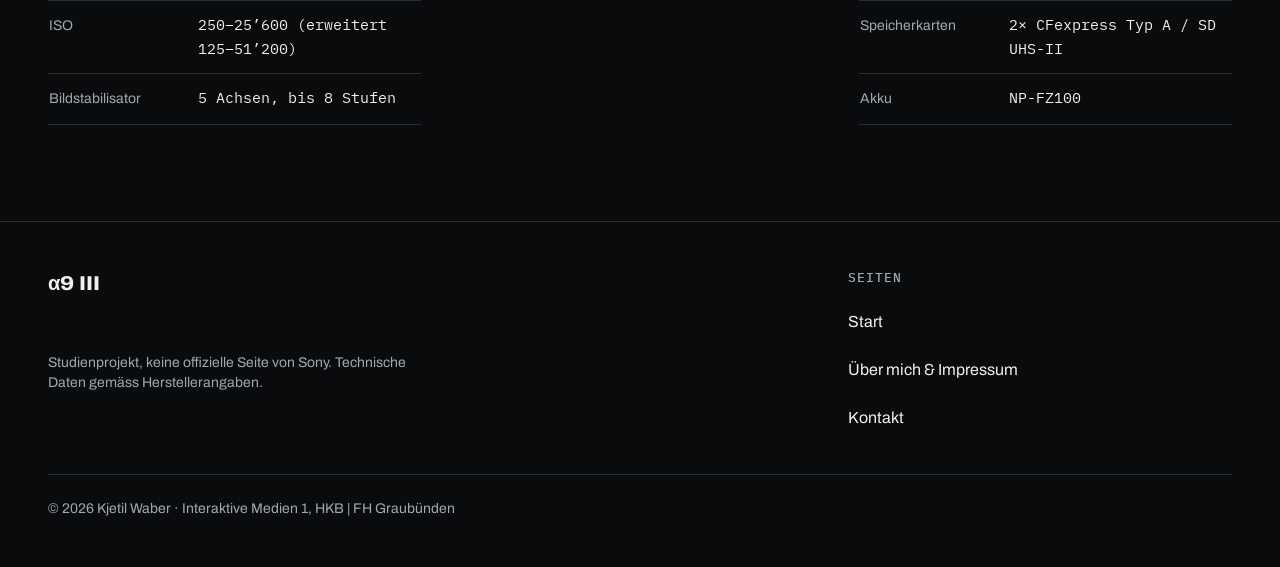
==== commit fdf9ab63: "Fehler aus gesammtcheck" ====
--- a/index.html
+++ b/index.html
@@ -45,7 +45,7 @@
                 <header class="hero-head">
                     <span class="badge badge--sensor">Global Shutter</span>
                     <hgroup>
-                        <p class="eyebrow">Sony α9 III · Vollformat</p>
+                        <p class="eyebrow">Sony <span class="no-caps">α</span>9 III · Vollformat</p>
                         <h1 class="hero-title">Alles.
                             <span class="hl">Gleichzeitig.</span>
                         </h1>
@@ -204,7 +204,7 @@
                         </p>
                     </video>
                     <figcaption class="small">
-                        Derselbe Ventilator, zweimal gefilmt: links mit dem Handy (Rolling Shutter), rechts mit der α9 III (Global Shutter).
+                        Derselbe Ventilator, zweimal gefilmt: links mit der Sony FX3 (Rolling Shutter), rechts mit der α9 III (Global Shutter).
                     </figcaption>
                 </figure>
             </div>
@@ -412,9 +412,9 @@
             <nav aria-label="Fussnavigation">
                 <h2 class="eyebrow footer-title">Seiten</h2>
                 <ul class="footer-links list-reset">
-                    <li><a href="index.html">Start</a> </li>
-                    <li><a href="ueber-mich.html">Über mich &amp; Impressum</a> </li>
-                    <li><a href="kontakt.html">Kontakt</a> </li>
+                    <li><a href="index.html">Start</a></li>
+                    <li><a href="ueber-mich.html">Über mich &amp; Impressum</a></li>
+                    <li><a href="kontakt.html">Kontakt</a></li>
                 </ul>
             </nav>
             <p class="footer-copy small">
@@ -423,4 +423,4 @@
         </div>
     </footer>
 </body>
-</html>+</html>
--- a/css/style.css
+++ b/css/style.css
@@ -178,6 +178,10 @@
     color: var(--flash-ink);
 }
 
+.no-caps {
+    text-transform: none;
+}
+
 .badge {
     display: inline-flex;
     align-items: center;
@@ -742,7 +746,6 @@
     line-height: 24px;
 }
 
-
 /* Footer */
 .site-footer {
     padding-block: var(--space-12);
@@ -1117,4 +1120,4 @@
     .sensor-bar {
         animation-play-state: paused;
     }
-}+}
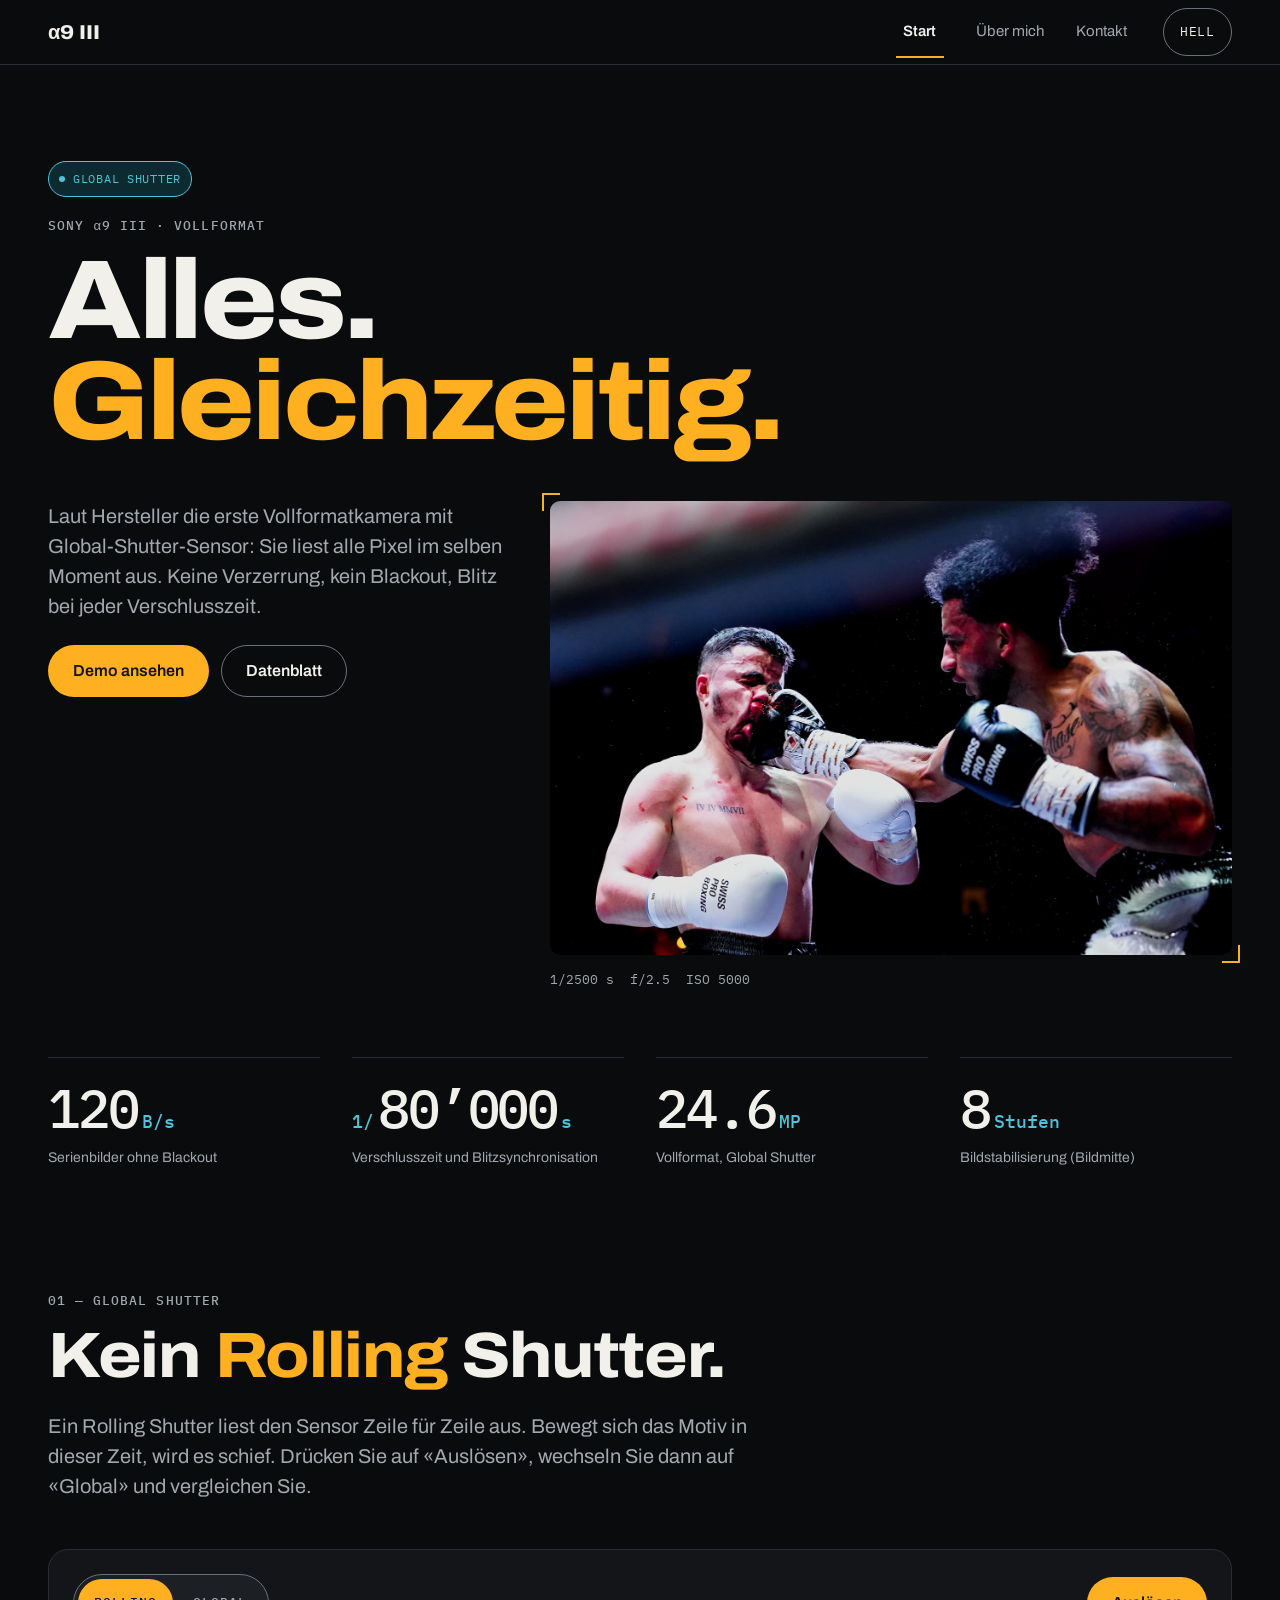
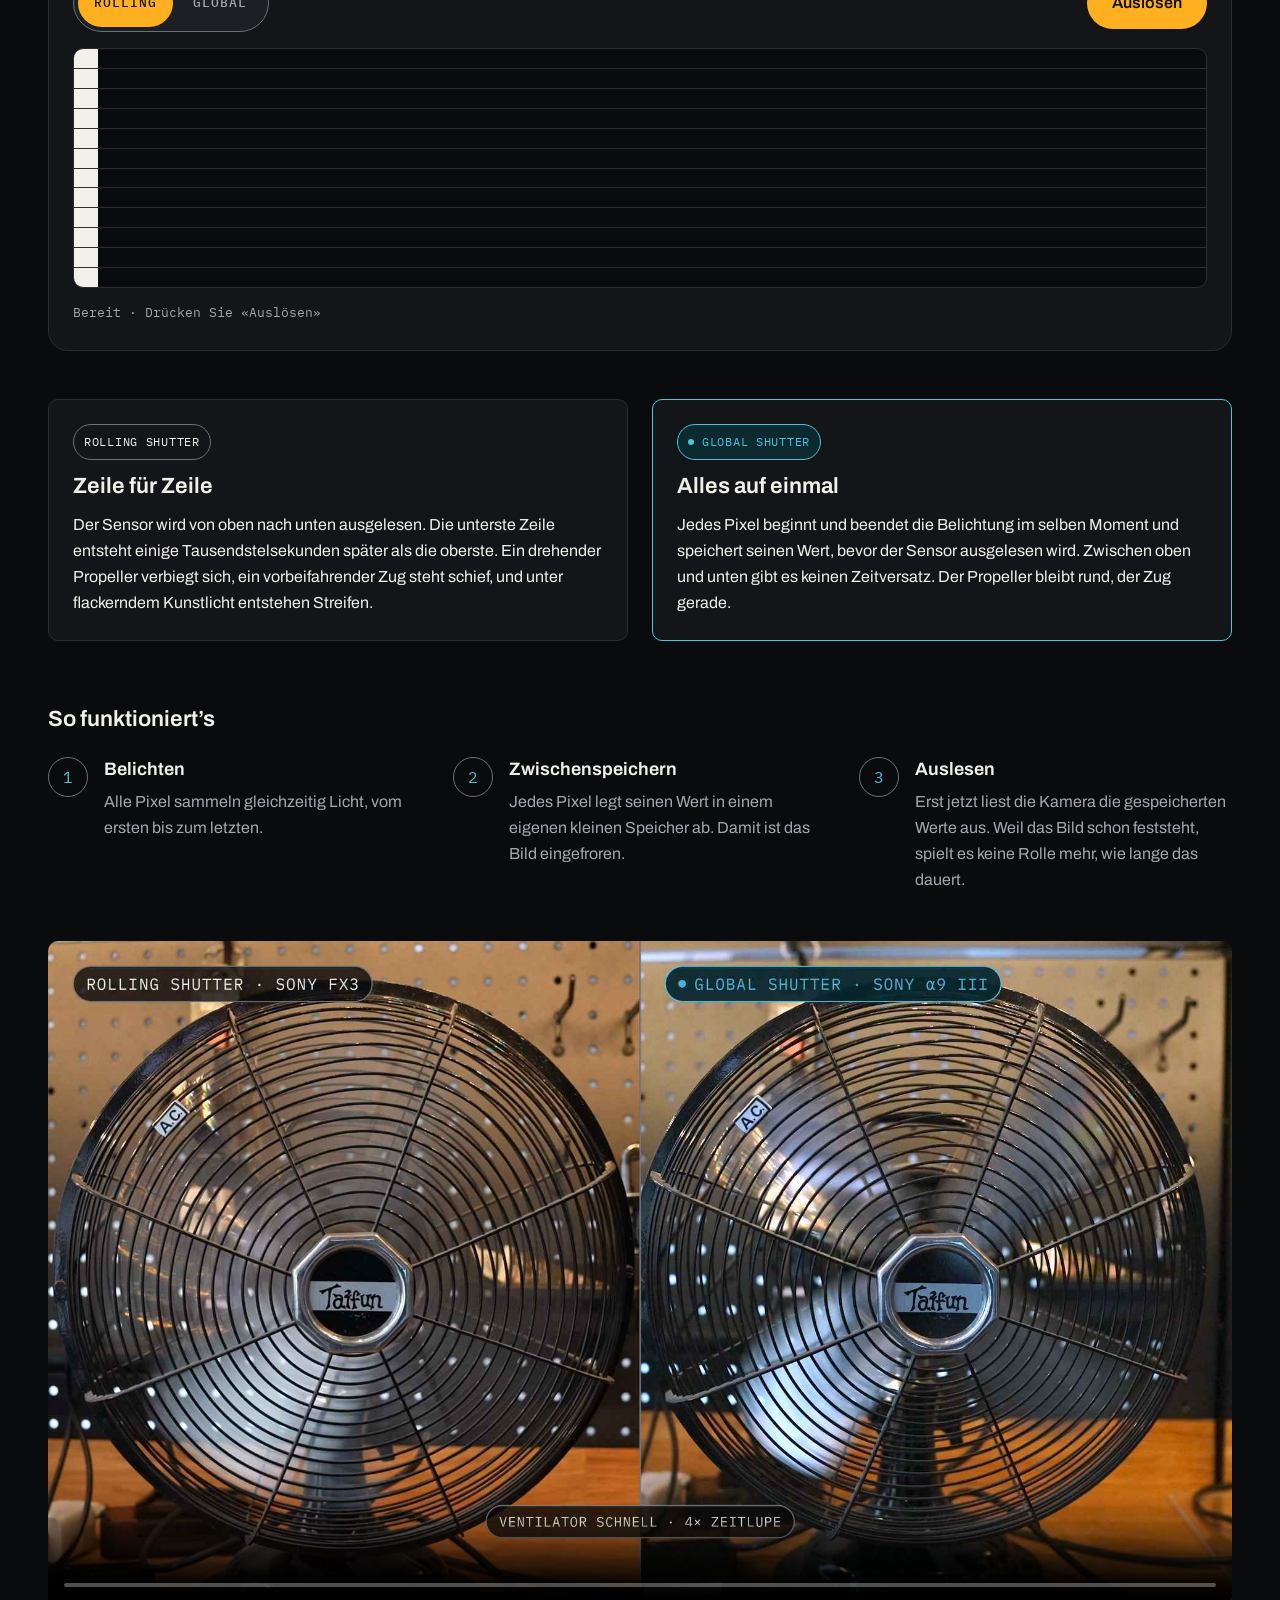
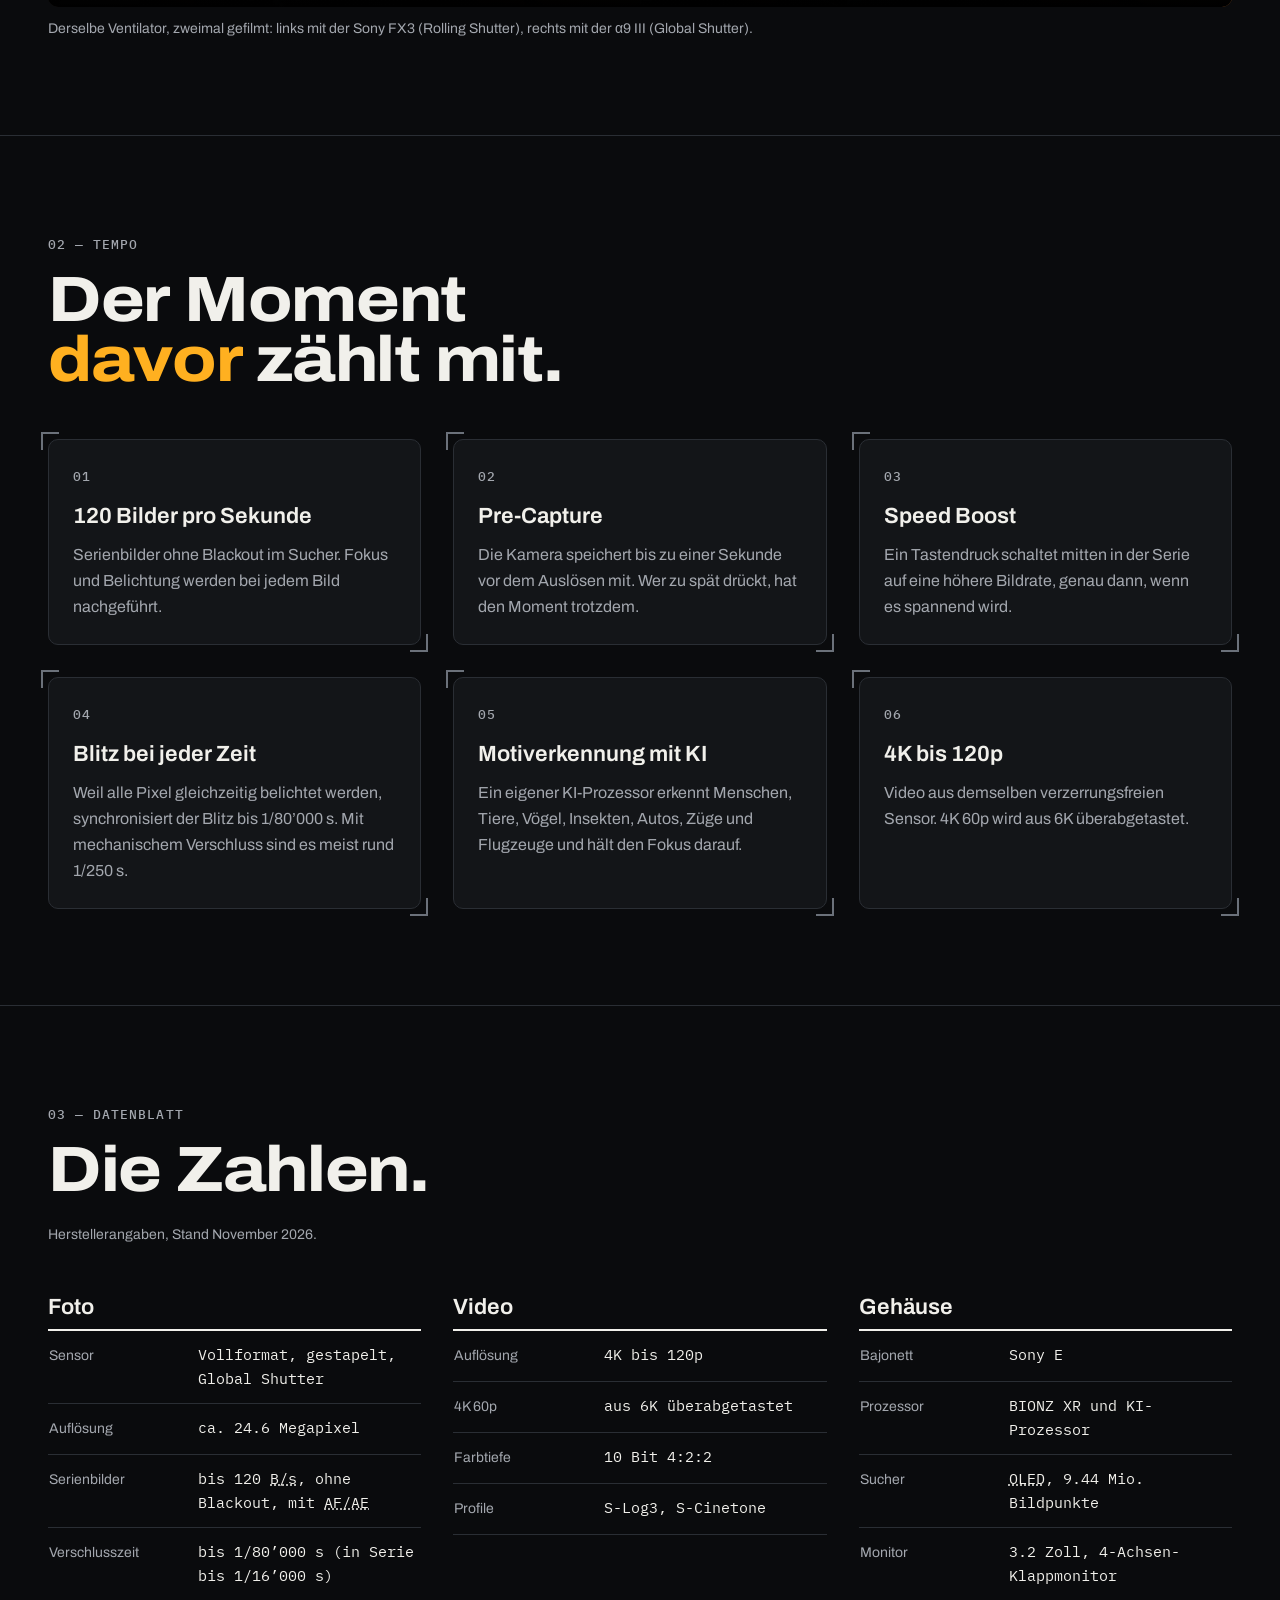
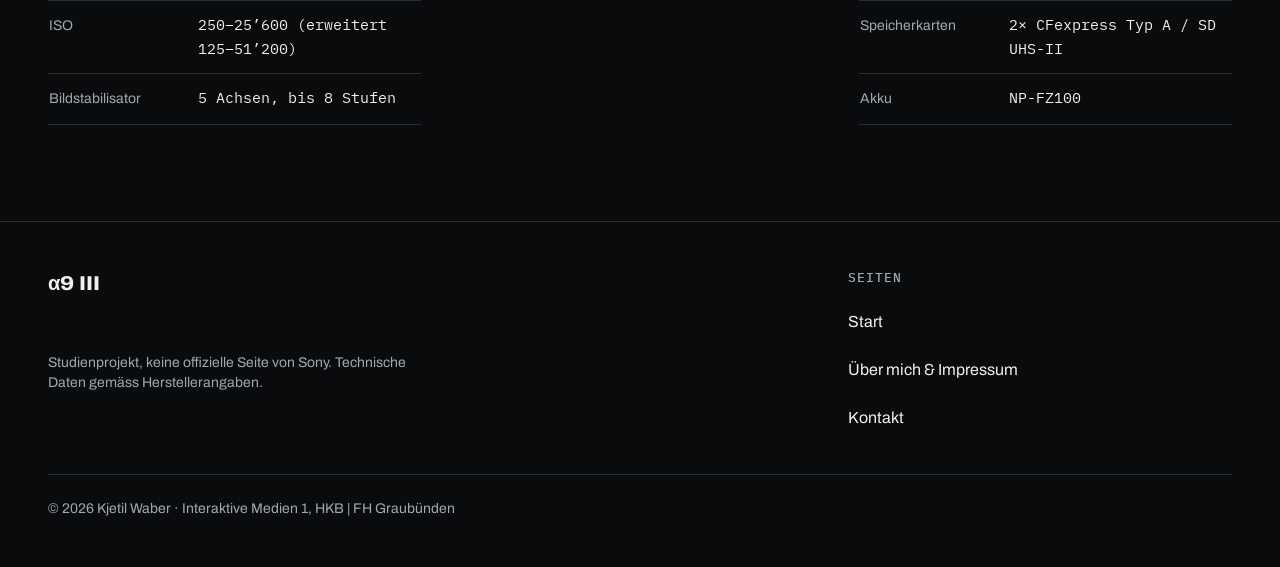
==== commit 928a182f: "Fix Theme Toggle Button" ====
--- a/index.html
+++ b/index.html
@@ -7,6 +7,10 @@
     <!-- Metabeschreibung der Webseite -->
     <meta name="description"
           content="Die Sony α9 III liest alle Pixel im selben Moment aus. Was ein Global Shutter ist, warum er schnelle Motive gerade hält – mit Demo und Datenblatt.">
+    <!-- Icon im Browser-Tab: ICO für ältere Browser, SVG für moderne, PNG für den iPhone-Homescreen -->
+    <link rel="icon" href="favicon.ico" sizes="32x32">
+    <link rel="icon" href="img/favicon.svg" type="image/svg+xml">
+    <link rel="apple-touch-icon" href="img/apple-touch-icon.png">
     <link rel="stylesheet" href="css/style.css">
     <script src="js/theme.js" defer></script>
     <script src="js/menu.js" defer></script>
@@ -19,7 +23,7 @@
         <!-- Anschliessend div, damit auf breiten Screens Menu nicht über die volle Breite geht -->
         <div class="container header-inner">
             <a class="logo" href="index.html">α9 III</a>
-            <button class="theme-toggle" id="theme-toggle" type="button" aria-pressed="false">Hell</button>
+            <button class="theme-toggle" id="theme-toggle" type="button">Hell</button>
             <button class="menu-toggle" type="button" aria-expanded="false" aria-controls="hauptnav">
                 <span class="menu-icon" aria-hidden="true"></span>
                 <span class="visually-hidden">Menü</span>
--- a/css/style.css
+++ b/css/style.css
@@ -424,12 +424,6 @@
     letter-spacing: 0.06em;
 }
 
-.theme-toggle[aria-pressed="true"] {
-    background: var(--flash-soft);
-    color: var(--flash-ink);
-    border-color: var(--flash-ink);
-}
-
 .menu-toggle {
     display: grid;
     place-items: center;
